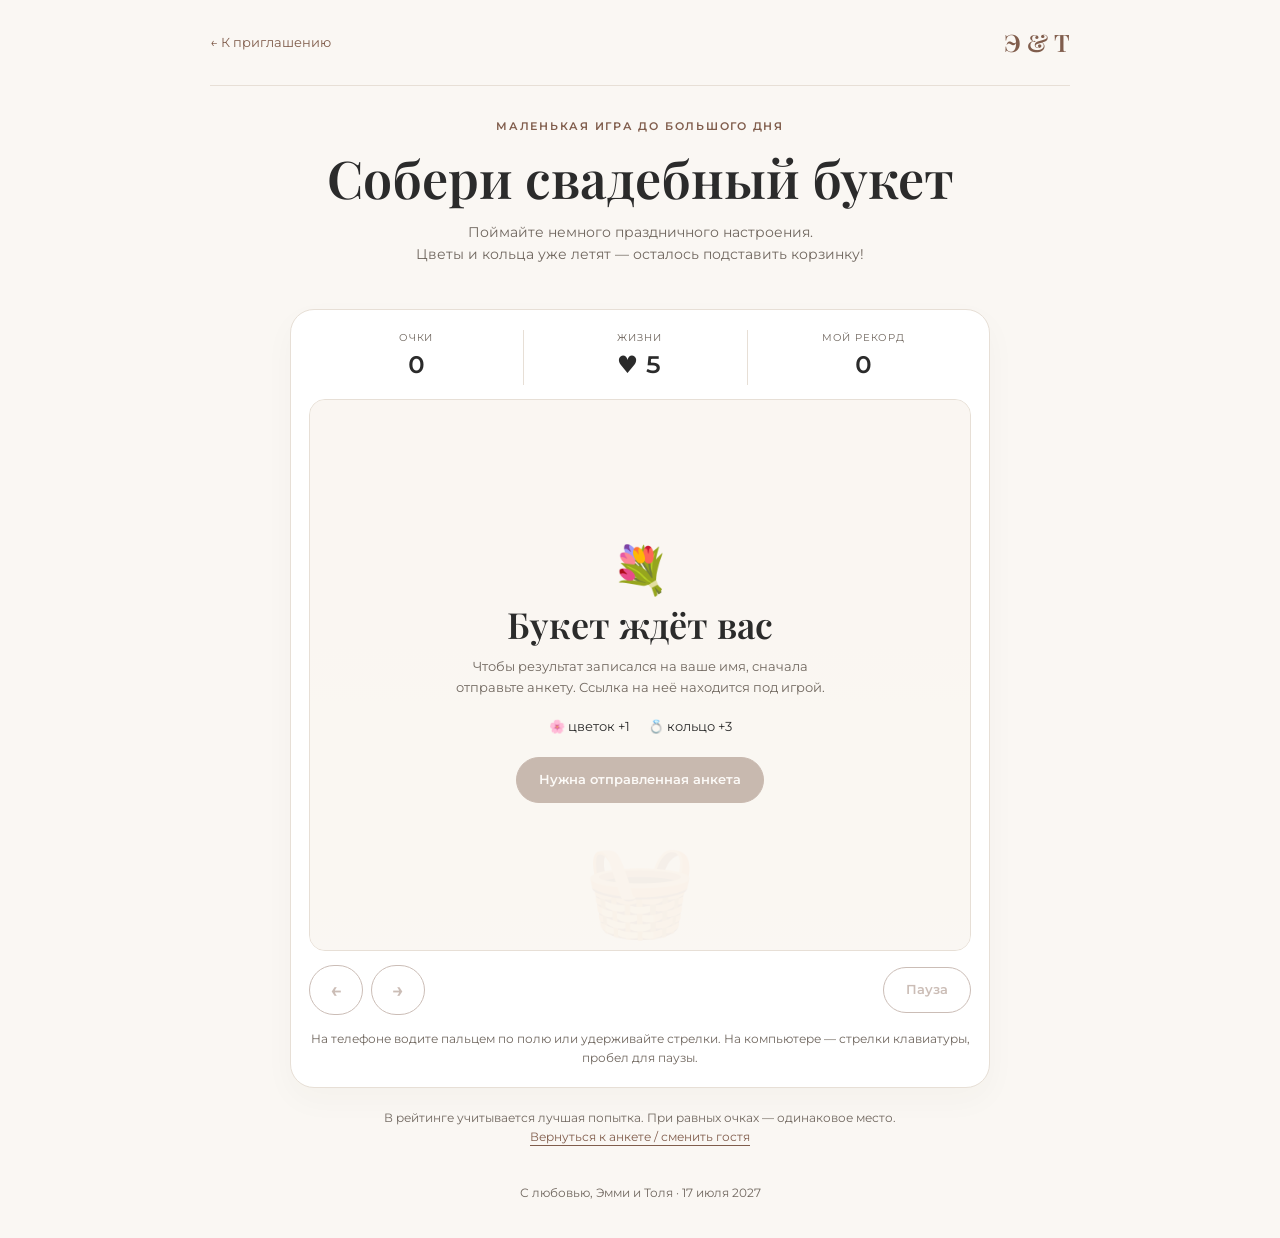
==== game.html @ 1085d9b8 "Add files via upload" ====
<!doctype html>
<html lang="ru">
<head>
  <meta charset="utf-8">
  <meta name="viewport" content="width=device-width, initial-scale=1, viewport-fit=cover">
  <meta name="theme-color" content="#FAF7F3">
  <title>Собери свадебный букет — Эмми и Толя</title>
  <link rel="preconnect" href="https://fonts.googleapis.com">
  <link rel="preconnect" href="https://fonts.gstatic.com" crossorigin>
  <link href="https://fonts.googleapis.com/css2?family=Playfair+Display:wght@400;600;700&family=Montserrat:wght@400;500;600;700&display=swap" rel="stylesheet">
  <style>
    :root { --bg:#FAF7F3; --paper:#fff; --ink:#2B2B2B; --muted:#70675F; --accent:#805D4C; --line:#E7DFD6; --soft:#F4EEE7; }
    * { box-sizing:border-box; }
    [hidden] { display:none !important; }
    body { margin:0; background:var(--bg); color:var(--ink); font:400 15px/1.6 'Montserrat',system-ui,sans-serif; }
    button { font:inherit; }
    a { color:var(--accent); text-underline-offset:4px; }
    :focus-visible { outline:3px solid #8FA7C9; outline-offset:4px; }
    .wrap { max-width:900px; margin:auto; padding:0 20px; }
    nav { display:flex; align-items:center; justify-content:space-between; gap:16px; padding:24px 0; border-bottom:1px solid var(--line); }
    nav a { font-size:13px; text-decoration:none; padding:8px 0; }
    .monogram { font:600 24px 'Playfair Display',Georgia,serif; color:var(--accent); }
    header { text-align:center; padding:32px 0 24px; }
    .eyebrow { font-size:11px; letter-spacing:.16em; text-transform:uppercase; color:var(--accent); font-weight:600; }
    h1,h2 { font-family:'Playfair Display',Georgia,serif; line-height:1.1; }
    h1 { font-size:clamp(32px,5.2vw,52px); margin:14px 0; font-weight:600; }
    header p { margin:12px auto 0; max-width:560px; color:var(--muted); font-size:14px; }
    #surveyNotice { background:#EAF1E8; color:#325535; padding:12px 20px; border-radius:12px; }
    .game { max-width:700px; margin:0 auto; background:var(--paper); border:1px solid var(--line); border-radius:24px; padding:18px; box-shadow:0 12px 32px #49302408; }
    .stats { display:grid; grid-template-columns:repeat(3,1fr); gap:8px; padding:2px 0 14px; }
    .stat { text-align:center; border-right:1px solid var(--line); }
    .stat:last-child { border:0; }
    .stat span { display:block; font-size:10px; color:var(--muted); text-transform:uppercase; letter-spacing:.08em; }
    .stat strong { font-size:24px; font-weight:600; font-variant-numeric:tabular-nums; }
    .stage { position:relative; background:linear-gradient(#F8F2EA,#FDFBF7); border:1px solid var(--line); border-radius:16px; overflow:hidden; }
    canvas { display:block; width:100%; aspect-ratio:6/5; touch-action:none; }
    .overlay { position:absolute; inset:0; display:flex; justify-content:center; align-items:center; padding:20px; background:#FAF7F3F2; }
    .panel { max-width:370px; text-align:center; }
    .bouquet { font-size:46px; line-height:1; margin-bottom:12px; }
    h2 { font-size:clamp(26px,4vw,36px); margin:0 0 12px; font-weight:600; }
    .panel p { font-size:13px; color:var(--muted); margin:8px 0 18px; }
    .legend { display:flex; justify-content:center; gap:18px; font-size:13px; margin:12px 0 20px; }
    .btn { border:1px solid var(--accent); border-radius:999px; background:var(--accent); color:white; min-height:46px; padding:11px 22px; font-weight:600; font-size:13px; cursor:pointer; touch-action:manipulation; }
    .btn.secondary { color:var(--accent); background:transparent; }
    .btn:disabled { opacity:.4; cursor:default; }
    .controls { display:flex; justify-content:space-between; align-items:center; gap:12px; padding-top:14px; }
    .arrows { display:flex; gap:8px; }
    .arrow { width:54px; padding:8px; font-size:20px; user-select:none; -webkit-user-select:none; touch-action:none; }
    .instructions { text-align:center; font-size:12px; color:var(--muted); margin:14px 0 2px; }
    .below { text-align:center; margin:20px 0; color:var(--muted); font-size:12px; }
    .sr-only { position:absolute; width:1px; height:1px; padding:0; margin:-1px; overflow:hidden; clip-path:inset(50%); white-space:nowrap; border:0; }
    footer { text-align:center; padding:16px 20px 36px; font-size:12px; color:var(--muted); }
    @media(max-width:450px) { .wrap { padding:0 12px; } header { padding:24px 0 20px; } .game { padding:12px; border-radius:20px; } canvas { aspect-ratio:4/5; } .overlay { padding:14px; } .stat strong { font-size:22px; } }
  </style>
</head>
<body>
  <div class="wrap">
    <nav aria-label="Навигация"><a href="index_old.html">← К приглашению</a><span class="monogram" aria-label="Эмми и Толя">Э &amp; Т</span></nav>
    <header>
      <div class="eyebrow">Маленькая игра до большого дня</div>
      <h1>Собери свадебный букет</h1>
      <p id="surveyNotice" role="status" hidden>Спасибо! Ваше участие и пожелания приняты.</p>
      <p>Поймайте немного праздничного настроения.<br>Цветы и кольца уже летят — осталось подставить корзинку!</p>
    </header>
    <main>
      <p id="playerName" class="below"></p>
      <section class="game" aria-label="Игра с корзинкой">
        <div class="stats" aria-live="off">
          <div class="stat"><span>Очки</span><strong id="score">0</strong></div>
          <div class="stat"><span>Жизни</span><strong id="lives" aria-label="Осталось 5 жизней">♥ 5</strong></div>
          <div class="stat"><span>Мой рекорд</span><strong id="best">0</strong></div>
        </div>
        <div class="stage">
          <canvas id="board" width="600" height="500" tabindex="0" role="img" aria-label="Игровое поле. Двигайте корзинку стрелками влево и вправо. Пробел — пауза." aria-describedby="instructions">Для игры нужен браузер с поддержкой Canvas.</canvas>
          <div class="overlay" id="overlay">
            <div class="panel">
              <div class="bouquet" aria-hidden="true">💐</div>
              <h2 id="panelTitle">Букет ждёт вас</h2>
              <p id="panelText">У вас 5 жизней. Каждый пропущенный цветок или кольцо отнимает одну. Игра закончится, когда жизни закончатся.</p>
              <div class="legend" id="legend"><span>🌸 цветок +1</span><span>💍 кольцо +3</span></div>
              <button id="mainBtn" class="btn" type="button" disabled>Начать игру</button>
            </div>
          </div>
        </div>
        <div class="controls">
          <div class="arrows" role="group" aria-label="Движение корзинки">
            <button id="leftBtn" class="btn secondary arrow" type="button" aria-label="Корзинка влево" disabled>←</button>
            <button id="rightBtn" class="btn secondary arrow" type="button" aria-label="Корзинка вправо" disabled>→</button>
          </div>
          <button id="pauseBtn" class="btn secondary" type="button" disabled>Пауза</button>
        </div>
        <p class="instructions" id="instructions">На телефоне водите пальцем по полю или удерживайте стрелки. На компьютере — стрелки клавиатуры, пробел для паузы.</p>
        <p class="sr-only" id="announcement" role="status" aria-live="polite"></p>
        <noscript><p>Для игры включите JavaScript. <a href="index_old.html">Вернуться к приглашению</a>.</p></noscript>
      </section>
      <div class="below" id="delivery">
        <p id="saveStatus" role="status" aria-live="polite"></p>
        <button id="retrySave" type="button" class="btn secondary" hidden>Повторить отправку результата</button>
      </div>
      <p class="below">В рейтинге учитывается лучшая попытка. При равных очках — одинаковое место.<br><a href="wishes.html">Вернуться к анкете / сменить гостя</a></p>
    </main>
  </div>
  <footer>С любовью, Эмми и Толя · 17 июля 2027</footer>
  <script>
  (() => {
    'use strict';
    const INITIAL_LIVES = 5;
    const GAME_VERSION = 'bouquet-lives-v1';
    const ENDPOINT = 'https://script.google.com/macros/s/AKfycbziWVr6gYXlTcySN4xcoV_OCU8NHQEMioSktK39JGT90acP76PddcFF4nnu_pTtL3pk/exec';
    const WIDTH = 600, HALF_BASKET = 48;
    let HEIGHT = 500, BASKET_Y = 439;
    let access = null;
    try {
      const params = new URLSearchParams(window.location.hash.slice(1));
      if (params.has('access')) {
        access = JSON.parse(params.get('access'));
        history.replaceState(null, '', window.location.pathname + window.location.search);
        try { sessionStorage.setItem('weddingGameAccess', JSON.stringify(access)); } catch { /* Memory fallback. */ }
      } else access = JSON.parse(sessionStorage.getItem('weddingGameAccess') || 'null');
    } catch { /* Access can be obtained by sending the questionnaire again. */ }
    if (!access || typeof access.token !== 'string' || typeof access.guestKey !== 'string') access = null;
    const RECORD_KEY = 'weddingBouquetBest:lives-v1:' + (access?.guestKey || 'none');
    const PENDING_KEY = 'weddingBouquetPending:lives-v1:' + (access?.guestKey || 'none');
    const $ = id => document.getElementById(id);
    const canvas = $('board');
    const ctx = canvas.getContext('2d');
    if (!ctx) { $('panelText').textContent = 'Этот браузер не поддерживает игру. Попробуйте открыть приглашение в другом браузере.'; return; }
    let state = 'ready';
    let score = 0, best = 0, lives = INITIAL_LIVES, elapsed = 0, missed = 0, basket = WIDTH / 2;
    let runToken = null, pendingResult = null, saving = false, starting = false;
    let items = [], spawnClock = 0, previous = 0, frame = 0;
    let keys = new Set();
    let pointerDirection = 0;
    let activePointer = null;
    let flowersCaught = 0, ringsCaught = 0;
    let recordAvailable = true;
    try {
      const saved = Number(localStorage.getItem(RECORD_KEY));
      best = Number.isFinite(saved) && saved >= 0 ? Math.floor(saved) : 0;
    } catch { recordAvailable = false; }
    try {
      if (sessionStorage.getItem('weddingSurveyComplete') === 'yes') {
        $('surveyNotice').hidden = false;
        sessionStorage.removeItem('weddingSurveyComplete');
      }
    } catch { /* The game works without storage. */ }
    $('best').textContent = best;
    const clamp = (value, min, max) => Math.max(min, Math.min(max, value));
    async function api(payload) {
      const controller = new AbortController();
      const timeout = setTimeout(() => controller.abort(), 15000);
      try {
        const response = await fetch(ENDPOINT, {method:'POST',body:JSON.stringify(payload),signal:controller.signal});
        if (!response.ok) throw new Error('Сервер недоступен. Попробуйте ещё раз.');
        const result = await response.json();
        if (result.ok !== true) throw new Error(result.message || 'Сохранение не подтверждено. Попробуйте ещё раз.');
        return result;
      } catch (error) {
        if (error.name === 'AbortError' || error.name === 'TypeError') throw new Error('Нет подтверждения от сервера. Проверьте соединение и повторите отправку.');
        throw error;
      } finally { clearTimeout(timeout); }
    }
    async function saveResult() {
      if (saving || !pendingResult) return;
      saving = true;
      $('mainBtn').disabled = true;
      $('retrySave').disabled = true;
      $('saveStatus').textContent = 'Записываем результат…';
      try {
        const result = await api(pendingResult);
        if (result.scoreSaved !== true || !Number.isInteger(result.bestScore) || !Number.isInteger(result.rank)) throw new Error('Сервер не подтвердил запись результата.');
        best = result.bestScore; $('best').textContent = best;
        $('saveStatus').textContent = `Результат записан на имя ${access.firstName} ${access.lastName}. Лучший результат: ${best}. Место сейчас: ${result.rank}. Попыток: ${result.attempts}.`;
        pendingResult = null;
        try { localStorage.removeItem(PENDING_KEY); localStorage.setItem(RECORD_KEY,String(best)); } catch { /* Confirmed server result remains authoritative. */ }
        $('retrySave').hidden = true;
        $('mainBtn').disabled = false;
      } catch (error) {
        $('saveStatus').textContent = error.message + ' Результат сохранён в этой открытой странице; нажмите «Повторить отправку результата».';
        $('retrySave').hidden = false;
      } finally { saving = false; $('retrySave').disabled = false; }
    }
    function controls() {
      const running = state === 'running';
      $('leftBtn').disabled = $('rightBtn').disabled = !running;
      $('pauseBtn').disabled = !['running', 'paused'].includes(state);
      $('pauseBtn').textContent = state === 'paused' ? 'Продолжить' : 'Пауза';
    }
    function updateStats() {
      $('score').textContent = score;
      $('lives').textContent = '♥ ' + lives;
      $('lives').setAttribute('aria-label', 'Осталось жизней: ' + lives);
    }
    function showPanel(title, text, button) {
      $('panelTitle').textContent = title;
      $('panelText').textContent = text;
      $('mainBtn').textContent = button;
      $('legend').hidden = state !== 'ready';
      $('overlay').hidden = false;
      $('mainBtn').focus({preventScroll:true});
    }
    function clearInput() { keys.clear(); pointerDirection = 0; activePointer = null; }
    async function start() {
      if (!access || starting || saving || pendingResult) return;
      starting = true;
      $('mainBtn').disabled = true;
      $('saveStatus').textContent = 'Подготавливаем раунд…';
      try {
        const response = await api({action:'startGame', gameToken:access.token});
        if (response.gameVersion !== GAME_VERSION || response.lives !== INITIAL_LIVES || typeof response.runToken !== 'string') throw new Error('Обновите страницу и обработчик игры.');
        runToken = response.runToken;
      } catch (error) {
        $('saveStatus').textContent = error.message;
        starting = false; $('mainBtn').disabled = false; return;
      }
      starting = false;
      $('saveStatus').textContent = '';
      $('mainBtn').disabled = false;
      cancelAnimationFrame(frame);
      score = 0; lives = INITIAL_LIVES; elapsed = 0; missed = 0; basket = WIDTH / 2;
      items = []; spawnClock = 0; flowersCaught = ringsCaught = 0;
      clearInput(); state = 'running';
      $('overlay').hidden = true; updateStats(); controls();
      canvas.focus({preventScroll:true});
      $('announcement').textContent = 'Игра началась. У вас 5 жизней.';
      previous = performance.now(); frame = requestAnimationFrame(loop);
    }
    function pause() {
      if (state !== 'running') return;
      state = 'paused'; cancelAnimationFrame(frame); clearInput(); controls();
      showPanel('Поймаем момент', 'Игра на паузе. Жизни и очки сохраняются — продолжите, когда будете готовы.', 'Продолжить');
      $('announcement').textContent = 'Игра на паузе.';
    }
    function resume() {
      if (state !== 'paused') return;
      clearInput(); state = 'running'; $('overlay').hidden = true; controls();
      canvas.focus({preventScroll:true}); previous = performance.now();
      frame = requestAnimationFrame(loop);
    }
    function finish() {
      state = 'finished'; cancelAnimationFrame(frame); clearInput();
      const isRecord = score > best;
      if (isRecord) {
        best = score; $('best').textContent = best;
        try { localStorage.setItem(RECORD_KEY, String(best)); } catch { recordAvailable = false; }
      }
      updateStats(); controls(); draw();
      const message = `Ваш результат: ${score}. Цветов: ${flowersCaught}, колец: ${ringsCaught}. ` +
        (isRecord ? 'Новый личный рекорд! ' : 'Спасибо за этот маленький праздник! ') +
        (!recordAvailable ? 'Рекорд доступен только до закрытия страницы.' : '');
      showPanel(score > 0 ? 'Какой прекрасный букет!' : 'Ещё один букет?', message, 'Сыграть ещё');
      $('announcement').textContent = message;
      pendingResult = {action:'saveGameScore',runToken,gameVersion:GAME_VERSION,score,flowersCaught,ringsCaught,missed,
        activeSeconds:Math.ceil(elapsed * 1000) / 1000};
      try { localStorage.setItem(PENDING_KEY, JSON.stringify(pendingResult)); } catch { /* Retry remains available in memory. */ }
      saveResult();
    }
    function spawn() {
      const ring = Math.random() < .16;
      const flowers = ['🌸', '🌷', '🌼', '🌹'];
      items.push({x:32 + Math.random() * (WIDTH - 64), y:-24, speed:(HEIGHT / 500) * (96 + Math.random() * 42 + Math.min(elapsed * .9, 180)),
        emoji:ring ? '💍' : flowers[Math.floor(Math.random()*flowers.length)], points:ring ? 3 : 1});
    }
    function step(dt) {
      if (state !== 'running') return;
      elapsed += dt;
      const direction = pointerDirection || (Number(keys.has('ArrowRight')) - Number(keys.has('ArrowLeft')));
      basket = clamp(basket + direction * 370 * dt, HALF_BASKET, WIDTH - HALF_BASKET);
      spawnClock += dt;
      while (spawnClock >= .62) { spawnClock -= .62; spawn(); }
      for (let i = 0; i < items.length;) {
        const item = items[i], oldY = item.y;
        item.y += item.speed * dt;
        if (oldY <= BASKET_Y && item.y >= BASKET_Y && Math.abs(item.x - basket) <= HALF_BASKET) {
          score += item.points;
          if (item.points === 3) ringsCaught++; else flowersCaught++;
          items.splice(i, 1);
        } else if (item.y > HEIGHT + 30) {
          items.splice(i, 1); missed++; lives--;
          $('announcement').textContent = 'Осталось жизней: ' + lives;
          if (lives === 0) { updateStats(); finish(); return; }
        } else i++;
      }
      updateStats();
    }
    function draw() {
      ctx.clearRect(0, 0, WIDTH, HEIGHT);
      ctx.textAlign = 'center'; ctx.textBaseline = 'middle';
      ctx.font = '42px "Apple Color Emoji", "Segoe UI Emoji", sans-serif';
      for (const item of items) ctx.fillText(item.emoji, item.x, item.y);
      ctx.font = '82px "Apple Color Emoji", "Segoe UI Emoji", sans-serif';
      ctx.fillText('🧺', basket, BASKET_Y + 12);
    }
    function loop(now) {
      if (state !== 'running') return;
      const dt = Math.max(0, (now - previous) / 1000); previous = now;
      // Suspend a stalled browser instead of making several lives vanish at once.
      if (dt > .5) { pause(); return; }
      let rest = dt;
      while (rest > 0 && state === 'running') { const delta = Math.min(rest, .025); step(delta); rest -= delta; }
      draw();
      if (state === 'running') frame = requestAnimationFrame(loop);
    }
    function resize() {
      const rect = canvas.getBoundingClientRect();
      const oldHeight = HEIGHT;
      HEIGHT = WIDTH * rect.height / Math.max(1, rect.width);
      BASKET_Y = HEIGHT - 61;
      for (const item of items) { item.y *= HEIGHT / oldHeight; item.speed *= HEIGHT / oldHeight; }
      const dpr = Math.min(window.devicePixelRatio || 1, 2);
      canvas.width = Math.max(1, Math.round(rect.width * dpr));
      canvas.height = Math.max(1, Math.round(rect.height * dpr));
      ctx.setTransform(canvas.width / WIDTH, 0, 0, canvas.height / HEIGHT, 0, 0);
      draw();
    }
    function moveTo(event) {
      const rect = canvas.getBoundingClientRect();
      basket = clamp((event.clientX - rect.left) / rect.width * WIDTH, HALF_BASKET, WIDTH - HALF_BASKET);
    }
    canvas.addEventListener('pointerdown', event => {
      if (state !== 'running') return;
      activePointer = event.pointerId; canvas.setPointerCapture(event.pointerId); moveTo(event);
    });
    canvas.addEventListener('pointermove', event => {
      if (state === 'running' && (event.pointerType === 'mouse' || event.pointerId === activePointer)) moveTo(event);
    });
    const endPointer = event => { if (event.pointerId === activePointer) activePointer = null; };
    canvas.addEventListener('pointerup', endPointer); canvas.addEventListener('pointercancel', endPointer);
    for (const [id, direction] of [['leftBtn', -1], ['rightBtn', 1]]) {
      const button = $(id);
      button.addEventListener('pointerdown', event => {
        if (state !== 'running') return;
        event.preventDefault(); pointerDirection = direction; button.setPointerCapture(event.pointerId);
      });
      const release = () => { pointerDirection = 0; };
      button.addEventListener('pointerup', release); button.addEventListener('pointercancel', release); button.addEventListener('lostpointercapture', release);
      button.addEventListener('click', event => {
        if (event.detail === 0 && state === 'running') { basket = clamp(basket + direction * 45, HALF_BASKET, WIDTH - HALF_BASKET); draw(); }
      });
    }
    canvas.addEventListener('keydown', event => {
      if (event.key === 'ArrowLeft' || event.key === 'ArrowRight') { event.preventDefault(); if (state === 'running') keys.add(event.key); }
      if (event.code === 'Space' && !event.repeat) { event.preventDefault(); pause(); }
    });
    window.addEventListener('keyup', event => keys.delete(event.key));
    canvas.addEventListener('blur', () => keys.clear());
    window.addEventListener('blur', pause);
    document.addEventListener('visibilitychange', () => { if (document.hidden) pause(); });
    window.addEventListener('pagehide', pause);
    window.addEventListener('resize', resize);
    $('mainBtn').addEventListener('click', () => state === 'paused' ? resume() : start());
    $('pauseBtn').addEventListener('click', () => state === 'paused' ? resume() : pause());
    $('retrySave').addEventListener('click', saveResult);
    $('mainBtn').disabled = !access;
    if (access) {
      $('playerName').textContent = 'Играет: ' + access.firstName + ' ' + access.lastName;
      try { pendingResult = JSON.parse(localStorage.getItem(PENDING_KEY) || 'null'); } catch { /* Optional recovery. */ }
      if (pendingResult) {
        $('mainBtn').disabled = true;
        $('saveStatus').textContent = 'Есть результат без подтверждения записи. Отправьте его повторно, прежде чем начать новую попытку.';
        $('retrySave').hidden = false;
      }
    } else {
      $('panelText').textContent = 'Чтобы результат записался на ваше имя, сначала отправьте анкету. Ссылка на неё находится под игрой.';
      $('mainBtn').textContent = 'Нужна отправленная анкета';
    }
    controls(); resize();
  })();
  </script>
</body>
</html>
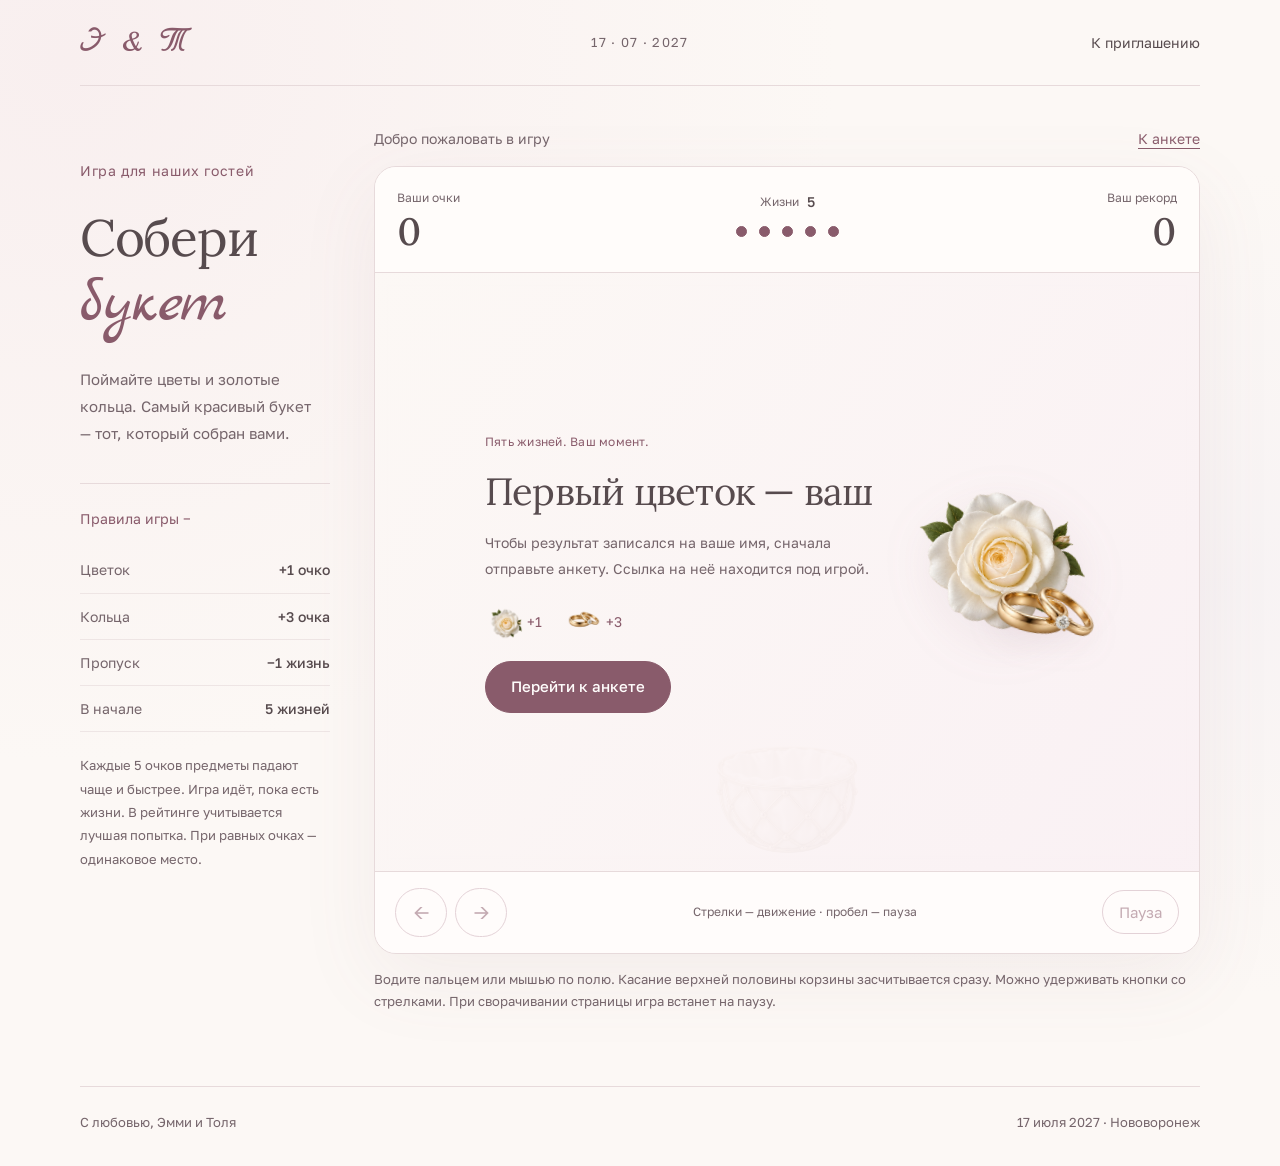
==== commit 29441ffa: "Add files via upload" ====
--- a/game.html
+++ b/game.html
@@ -3,111 +3,56 @@
 <head>
   <meta charset="utf-8">
   <meta name="viewport" content="width=device-width, initial-scale=1, viewport-fit=cover">
-  <meta name="theme-color" content="#FAF7F3">
-  <title>Собери свадебный букет — Эмми и Толя</title>
-  <link rel="preconnect" href="https://fonts.googleapis.com">
-  <link rel="preconnect" href="https://fonts.gstatic.com" crossorigin>
-  <link href="https://fonts.googleapis.com/css2?family=Playfair+Display:wght@400;600;700&family=Montserrat:wght@400;500;600;700&display=swap" rel="stylesheet">
-  <style>
-    :root { --bg:#FAF7F3; --paper:#fff; --ink:#2B2B2B; --muted:#70675F; --accent:#805D4C; --line:#E7DFD6; --soft:#F4EEE7; }
-    * { box-sizing:border-box; }
-    [hidden] { display:none !important; }
-    body { margin:0; background:var(--bg); color:var(--ink); font:400 15px/1.6 'Montserrat',system-ui,sans-serif; }
-    button { font:inherit; }
-    a { color:var(--accent); text-underline-offset:4px; }
-    :focus-visible { outline:3px solid #8FA7C9; outline-offset:4px; }
-    .wrap { max-width:900px; margin:auto; padding:0 20px; }
-    nav { display:flex; align-items:center; justify-content:space-between; gap:16px; padding:24px 0; border-bottom:1px solid var(--line); }
-    nav a { font-size:13px; text-decoration:none; padding:8px 0; }
-    .monogram { font:600 24px 'Playfair Display',Georgia,serif; color:var(--accent); }
-    header { text-align:center; padding:32px 0 24px; }
-    .eyebrow { font-size:11px; letter-spacing:.16em; text-transform:uppercase; color:var(--accent); font-weight:600; }
-    h1,h2 { font-family:'Playfair Display',Georgia,serif; line-height:1.1; }
-    h1 { font-size:clamp(32px,5.2vw,52px); margin:14px 0; font-weight:600; }
-    header p { margin:12px auto 0; max-width:560px; color:var(--muted); font-size:14px; }
-    #surveyNotice { background:#EAF1E8; color:#325535; padding:12px 20px; border-radius:12px; }
-    .game { max-width:700px; margin:0 auto; background:var(--paper); border:1px solid var(--line); border-radius:24px; padding:18px; box-shadow:0 12px 32px #49302408; }
-    .stats { display:grid; grid-template-columns:repeat(3,1fr); gap:8px; padding:2px 0 14px; }
-    .stat { text-align:center; border-right:1px solid var(--line); }
-    .stat:last-child { border:0; }
-    .stat span { display:block; font-size:10px; color:var(--muted); text-transform:uppercase; letter-spacing:.08em; }
-    .stat strong { font-size:24px; font-weight:600; font-variant-numeric:tabular-nums; }
-    .stage { position:relative; background:linear-gradient(#F8F2EA,#FDFBF7); border:1px solid var(--line); border-radius:16px; overflow:hidden; }
-    canvas { display:block; width:100%; aspect-ratio:6/5; touch-action:none; }
-    .overlay { position:absolute; inset:0; display:flex; justify-content:center; align-items:center; padding:20px; background:#FAF7F3F2; }
-    .panel { max-width:370px; text-align:center; }
-    .bouquet { font-size:46px; line-height:1; margin-bottom:12px; }
-    h2 { font-size:clamp(26px,4vw,36px); margin:0 0 12px; font-weight:600; }
-    .panel p { font-size:13px; color:var(--muted); margin:8px 0 18px; }
-    .legend { display:flex; justify-content:center; gap:18px; font-size:13px; margin:12px 0 20px; }
-    .btn { border:1px solid var(--accent); border-radius:999px; background:var(--accent); color:white; min-height:46px; padding:11px 22px; font-weight:600; font-size:13px; cursor:pointer; touch-action:manipulation; }
-    .btn.secondary { color:var(--accent); background:transparent; }
-    .btn:disabled { opacity:.4; cursor:default; }
-    .controls { display:flex; justify-content:space-between; align-items:center; gap:12px; padding-top:14px; }
-    .arrows { display:flex; gap:8px; }
-    .arrow { width:54px; padding:8px; font-size:20px; user-select:none; -webkit-user-select:none; touch-action:none; }
-    .instructions { text-align:center; font-size:12px; color:var(--muted); margin:14px 0 2px; }
-    .below { text-align:center; margin:20px 0; color:var(--muted); font-size:12px; }
-    .sr-only { position:absolute; width:1px; height:1px; padding:0; margin:-1px; overflow:hidden; clip-path:inset(50%); white-space:nowrap; border:0; }
-    footer { text-align:center; padding:16px 20px 36px; font-size:12px; color:var(--muted); }
-    @media(max-width:450px) { .wrap { padding:0 12px; } header { padding:24px 0 20px; } .game { padding:12px; border-radius:20px; } canvas { aspect-ratio:4/5; } .overlay { padding:14px; } .stat strong { font-size:22px; } }
-  </style>
+  <meta name="theme-color" content="#FCF8F5">
+  <meta name="description" content="Соберите свадебный букет для Эмми и Толи. Пять жизней, цветы и золотые кольца.">
+  <title>Собери букет — Эмми и Толя</title>
+  <link rel="stylesheet" href="assets/site.css">
+  <link rel="stylesheet" href="assets/game.css">
 </head>
-<body>
-  <div class="wrap">
-    <nav aria-label="Навигация"><a href="index_old.html">← К приглашению</a><span class="monogram" aria-label="Эмми и Толя">Э &amp; Т</span></nav>
-    <header>
-      <div class="eyebrow">Маленькая игра до большого дня</div>
-      <h1>Собери свадебный букет</h1>
-      <p id="surveyNotice" role="status" hidden>Спасибо! Ваше участие и пожелания приняты.</p>
-      <p>Поймайте немного праздничного настроения.<br>Цветы и кольца уже летят — осталось подставить корзинку!</p>
-    </header>
-    <main>
-      <p id="playerName" class="below"></p>
-      <section class="game" aria-label="Игра с корзинкой">
-        <div class="stats" aria-live="off">
-          <div class="stat"><span>Очки</span><strong id="score">0</strong></div>
-          <div class="stat"><span>Жизни</span><strong id="lives" aria-label="Осталось 5 жизней">♥ 5</strong></div>
-          <div class="stat"><span>Мой рекорд</span><strong id="best">0</strong></div>
-        </div>
-        <div class="stage">
-          <canvas id="board" width="600" height="500" tabindex="0" role="img" aria-label="Игровое поле. Двигайте корзинку стрелками влево и вправо. Пробел — пауза." aria-describedby="instructions">Для игры нужен браузер с поддержкой Canvas.</canvas>
-          <div class="overlay" id="overlay">
-            <div class="panel">
-              <div class="bouquet" aria-hidden="true">💐</div>
-              <h2 id="panelTitle">Букет ждёт вас</h2>
-              <p id="panelText">У вас 5 жизней. Каждый пропущенный цветок или кольцо отнимает одну. Игра закончится, когда жизни закончатся.</p>
-              <div class="legend" id="legend"><span>🌸 цветок +1</span><span>💍 кольцо +3</span></div>
-              <button id="mainBtn" class="btn" type="button" disabled>Начать игру</button>
+<body class="game-page">
+  <div class="shell">
+    <nav class="site-header" aria-label="Навигация"><a class="site-brand" href="index_old.html" aria-label="Эмми и Толя — приглашение">Э &amp; Т</a><span class="site-date">17 · 07 · 2027</span><div class="header-links"><a href="index_old.html">К приглашению</a></div></nav>
+    <main class="game-layout">
+      <aside class="intro">
+        <div class="heading"><div><div class="eyebrow">Игра для наших гостей</div><h1>Собери<br> <em>букет</em></h1></div></div>
+        <p class="intro-text">Поймайте цветы и золотые кольца. Самый красивый букет — тот, который собран вами.</p>
+        <details class="rules" open><summary>Правила игры</summary><ul class="rule-list"><li><span>Цветок</span><b>+1 очко</b></li><li><span>Кольца</span><b>+3 очка</b></li><li><span>Пропуск</span><b>−1 жизнь</b></li><li><span>В начале</span><b>5 жизней</b></li></ul><p class="rank-note">Каждые 5 очков предметы падают чаще и быстрее. Игра идёт, пока есть жизни. В рейтинге учитывается лучшая попытка. При равных очках — одинаковое место.</p></details>
+      </aside>
+      <section class="game" id="gameSurface" data-state="ready" aria-label="Собери свадебный букет">
+        <div class="player-row"><p id="playerName">Добро пожаловать в игру</p><a class="change-guest" href="wishes.html">К анкете</a></div>
+        <p id="surveyNotice" role="status" hidden>Ваше участие и пожелания приняты. Теперь можно немного поиграть.</p>
+        <div class="game-frame">
+          <div class="stats" aria-live="off">
+            <div class="stat"><span class="stat-label">Ваши очки</span><strong id="score">0</strong></div>
+            <div class="stat life-stat"><span class="stat-label">Жизни <strong id="lives" aria-label="Осталось 5 жизней">5</strong></span><div class="life-track" aria-hidden="true"><span class="life" id="life1"></span><span class="life" id="life2"></span><span class="life" id="life3"></span><span class="life" id="life4"></span><span class="life" id="life5"></span></div></div>
+            <div class="stat"><span class="stat-label">Ваш рекорд</span><strong id="best">0</strong></div>
+          </div>
+          <div class="stage" id="stage">
+            <canvas id="board" width="600" height="435" tabindex="0" role="img" aria-label="Игровое поле. Корзинка движется за пальцем, мышью или стрелками клавиатуры. Пробел — пауза." aria-describedby="instructions">Для игры нужен браузер с поддержкой Canvas.</canvas>
+            <div class="overlay" id="overlay">
+              <div class="panel">
+                <div class="panel-copy"><p class="panel-kicker" id="panelKicker">Пять жизней. Ваш момент.</p><h2 id="panelTitle">Первый цветок — ваш</h2><p id="panelText">Ловите цветы верхней половиной корзины. Каждый пропущенный предмет отнимает одну жизнь.</p><div class="legend" id="legend"><span><i class="art ivory" aria-hidden="true"></i>+1</span><span><i class="art rings" aria-hidden="true"></i>+3</span></div><div class="results" id="resultSummary" hidden><div><span>Собрано очков</span><strong id="resultScore">0</strong></div><div><span>Место в рейтинге</span><strong id="resultRank">—</strong></div></div><button id="mainBtn" class="btn" type="button" disabled>Начать игру</button><a id="accessLink" class="btn" href="wishes.html" hidden>Перейти к анкете</a></div>
+                <div class="panel-art" aria-hidden="true"><span class="art ivory"></span><span class="art rings"></span></div>
+              </div>
             </div>
           </div>
+          <div class="controls"><div class="arrows" role="group" aria-label="Движение корзинки"><button id="leftBtn" class="btn secondary arrow" type="button" aria-label="Корзинка влево" disabled>←</button><button id="rightBtn" class="btn secondary arrow" type="button" aria-label="Корзинка вправо" disabled>→</button></div><span class="controls-hint">Стрелки — движение · пробел — пауза</span><button id="pauseBtn" class="btn secondary" type="button" disabled>Пауза</button></div>
         </div>
-        <div class="controls">
-          <div class="arrows" role="group" aria-label="Движение корзинки">
-            <button id="leftBtn" class="btn secondary arrow" type="button" aria-label="Корзинка влево" disabled>←</button>
-            <button id="rightBtn" class="btn secondary arrow" type="button" aria-label="Корзинка вправо" disabled>→</button>
-          </div>
-          <button id="pauseBtn" class="btn secondary" type="button" disabled>Пауза</button>
-        </div>
-        <p class="instructions" id="instructions">На телефоне водите пальцем по полю или удерживайте стрелки. На компьютере — стрелки клавиатуры, пробел для паузы.</p>
+        <p class="instructions" id="instructions">Водите пальцем или мышью по полю. Касание верхней половины корзины засчитывается сразу. Можно удерживать кнопки со стрелками. При сворачивании страницы игра встанет на паузу.</p>
+        <div class="delivery" id="delivery"><p id="saveStatus" role="status" aria-live="polite"></p><button id="retrySave" type="button" class="btn secondary" hidden>Повторить отправку результата</button></div>
         <p class="sr-only" id="announcement" role="status" aria-live="polite"></p>
         <noscript><p>Для игры включите JavaScript. <a href="index_old.html">Вернуться к приглашению</a>.</p></noscript>
       </section>
-      <div class="below" id="delivery">
-        <p id="saveStatus" role="status" aria-live="polite"></p>
-        <button id="retrySave" type="button" class="btn secondary" hidden>Повторить отправку результата</button>
-      </div>
-      <p class="below">В рейтинге учитывается лучшая попытка. При равных очках — одинаковое место.<br><a href="wishes.html">Вернуться к анкете / сменить гостя</a></p>
     </main>
+    <footer class="site-footer"><span>С любовью, Эмми и Толя</span><span>17 июля 2027 · Нововоронеж</span></footer>
   </div>
-  <footer>С любовью, Эмми и Толя · 17 июля 2027</footer>
-  <script>
+<script>
   (() => {
     'use strict';
     const INITIAL_LIVES = 5;
-    const GAME_VERSION = 'bouquet-lives-v1';
+    const GAME_VERSION = 'bouquet-lives-v2';
     const ENDPOINT = 'https://script.google.com/macros/s/AKfycbziWVr6gYXlTcySN4xcoV_OCU8NHQEMioSktK39JGT90acP76PddcFF4nnu_pTtL3pk/exec';
-    const WIDTH = 600, HALF_BASKET = 48;
+    const WIDTH = 600, BASKET_WIDTH = 108, HALF_BASKET = BASKET_WIDTH / 2, BASKET_OFFSET_Y = 9;
     let HEIGHT = 500, BASKET_Y = 439;
     let access = null;
     try {
@@ -125,6 +70,11 @@
     const canvas = $('board');
     const ctx = canvas.getContext('2d');
     if (!ctx) { $('panelText').textContent = 'Этот браузер не поддерживает игру. Попробуйте открыть приглашение в другом браузере.'; return; }
+    const atlas = new Image();
+    let artReady = false;
+    const reduceMotion = window.matchMedia('(prefers-reduced-motion: reduce)');
+    let feedback = [];
+    let catchGlow = 0;
     let state = 'ready';
     let score = 0, best = 0, lives = INITIAL_LIVES, elapsed = 0, missed = 0, basket = WIDTH / 2;
     let runToken = null, pendingResult = null, saving = false, starting = false;
@@ -165,22 +115,27 @@
       saving = true;
       $('mainBtn').disabled = true;
       $('retrySave').disabled = true;
+      $('saveStatus').dataset.state = 'pending';
       $('saveStatus').textContent = 'Записываем результат…';
       try {
         const result = await api(pendingResult);
         if (result.scoreSaved !== true || !Number.isInteger(result.bestScore) || !Number.isInteger(result.rank)) throw new Error('Сервер не подтвердил запись результата.');
         best = result.bestScore; $('best').textContent = best;
+        $('resultRank').textContent = result.rank;
+        $('saveStatus').dataset.state = 'success';
         $('saveStatus').textContent = `Результат записан на имя ${access.firstName} ${access.lastName}. Лучший результат: ${best}. Место сейчас: ${result.rank}. Попыток: ${result.attempts}.`;
         pendingResult = null;
         try { localStorage.removeItem(PENDING_KEY); localStorage.setItem(RECORD_KEY,String(best)); } catch { /* Confirmed server result remains authoritative. */ }
         $('retrySave').hidden = true;
-        $('mainBtn').disabled = false;
+        refreshStart();
       } catch (error) {
+        $('saveStatus').dataset.state = 'error';
         $('saveStatus').textContent = error.message + ' Результат сохранён в этой открытой странице; нажмите «Повторить отправку результата».';
         $('retrySave').hidden = false;
-      } finally { saving = false; $('retrySave').disabled = false; }
+      } finally { saving = false; $('retrySave').disabled = false; refreshStart(); }
     }
     function controls() {
+      $('gameSurface').dataset.state = state;
       const running = state === 'running';
       $('leftBtn').disabled = $('rightBtn').disabled = !running;
       $('pauseBtn').disabled = !['running', 'paused'].includes(state);
@@ -188,10 +143,14 @@
     }
     function updateStats() {
       $('score').textContent = score;
-      $('lives').textContent = '♥ ' + lives;
+      $('lives').textContent = lives;
+      for (let i = 1; i <= INITIAL_LIVES; i++) $('life' + i).classList.toggle('lost', i > lives);
       $('lives').setAttribute('aria-label', 'Осталось жизней: ' + lives);
     }
     function showPanel(title, text, button) {
+      $('panelKicker').textContent = state === 'finished' ? 'Ваш букет собран' : state === 'paused' ? 'Небольшой антракт' : 'Пять жизней. Ваш момент.';
+      $('resultSummary').hidden = state !== 'finished';
+      if (state === 'finished') $('resultScore').textContent = score;
       $('panelTitle').textContent = title;
       $('panelText').textContent = text;
       $('mainBtn').textContent = button;
@@ -201,21 +160,27 @@
     }
     function clearInput() { keys.clear(); pointerDirection = 0; activePointer = null; }
     async function start() {
-      if (!access || starting || saving || pendingResult) return;
+      if (!access || !artReady || starting || saving || pendingResult) return;
       starting = true;
       $('mainBtn').disabled = true;
+      $('saveStatus').dataset.state = 'pending';
       $('saveStatus').textContent = 'Подготавливаем раунд…';
+      $('mainBtn').textContent = 'Готовим ваш букет…';
       try {
-        const response = await api({action:'startGame', gameToken:access.token});
+        const response = await api({action:'startGame', gameToken:access.token, gameVersion:GAME_VERSION});
         if (response.gameVersion !== GAME_VERSION || response.lives !== INITIAL_LIVES || typeof response.runToken !== 'string') throw new Error('Обновите страницу и обработчик игры.');
         runToken = response.runToken;
       } catch (error) {
         $('saveStatus').textContent = error.message;
-        starting = false; $('mainBtn').disabled = false; return;
+        $('saveStatus').dataset.state = 'error';
+        $('mainBtn').textContent = state === 'finished' ? 'Собрать ещё один' : 'Начать игру';
+        starting = false; refreshStart(); return;
       }
       starting = false;
       $('saveStatus').textContent = '';
-      $('mainBtn').disabled = false;
+      $('resultRank').textContent = '—';
+      feedback = []; catchGlow = 0;
+      refreshStart();
       cancelAnimationFrame(frame);
       score = 0; lives = INITIAL_LIVES; elapsed = 0; missed = 0; basket = WIDTH / 2;
       items = []; spawnClock = 0; flowersCaught = ringsCaught = 0;
@@ -228,7 +193,7 @@
     function pause() {
       if (state !== 'running') return;
       state = 'paused'; cancelAnimationFrame(frame); clearInput(); controls();
-      showPanel('Поймаем момент', 'Игра на паузе. Жизни и очки сохраняются — продолжите, когда будете готовы.', 'Продолжить');
+      showPanel('Пусть мир подождёт', 'Ваши жизни и очки на месте. Продолжите, когда будете готовы.', 'Продолжить');
       $('announcement').textContent = 'Игра на паузе.';
     }
     function resume() {
@@ -248,48 +213,102 @@
       const message = `Ваш результат: ${score}. Цветов: ${flowersCaught}, колец: ${ringsCaught}. ` +
         (isRecord ? 'Новый личный рекорд! ' : 'Спасибо за этот маленький праздник! ') +
         (!recordAvailable ? 'Рекорд доступен только до закрытия страницы.' : '');
-      showPanel(score > 0 ? 'Какой прекрасный букет!' : 'Ещё один букет?', message, 'Сыграть ещё');
+      showPanel(score > 0 ? 'Прекрасный букет' : 'Следующий будет вашим', `Цветов: ${flowersCaught}. Колец: ${ringsCaught}. ` + (isRecord ? 'Ваш новый личный рекорд.' : 'Каждая попытка — новый шанс.'), 'Собрать ещё один');
       $('announcement').textContent = message;
       pendingResult = {action:'saveGameScore',runToken,gameVersion:GAME_VERSION,score,flowersCaught,ringsCaught,missed,
         activeSeconds:Math.ceil(elapsed * 1000) / 1000};
       try { localStorage.setItem(PENDING_KEY, JSON.stringify(pendingResult)); } catch { /* Retry remains available in memory. */ }
       saveResult();
     }
+    function difficultyFor(points) {
+      const level = Math.min(12, Math.floor(Math.max(0, points) / 5));
+      return {level, spawnInterval:Math.max(.18, .5 - level * .032), speedMultiplier:1 + level * .11};
+    }
     function spawn() {
       const ring = Math.random() < .16;
-      const flowers = ['🌸', '🌷', '🌼', '🌹'];
-      items.push({x:32 + Math.random() * (WIDTH - 64), y:-24, speed:(HEIGHT / 500) * (96 + Math.random() * 42 + Math.min(elapsed * .9, 180)),
-        emoji:ring ? '💍' : flowers[Math.floor(Math.random()*flowers.length)], points:ring ? 3 : 1});
+      const flowers = ['ivory', 'rose'];
+      items.push({x:32 + Math.random() * (WIDTH - 64), y:-24, speed:(HEIGHT / 500) * (110 + Math.random() * 38),
+        sprite:ring ? 'rings' : flowers[Math.floor(Math.random()*flowers.length)], rotation:(Math.random()-.5)*.35, points:ring ? 3 : 1});
     }
     function step(dt) {
       if (state !== 'running') return;
       elapsed += dt;
+      catchGlow = Math.max(0, catchGlow - dt);
+      feedback = feedback.filter(item => { item.life -= dt; return item.life > 0; });
       const direction = pointerDirection || (Number(keys.has('ArrowRight')) - Number(keys.has('ArrowLeft')));
       basket = clamp(basket + direction * 370 * dt, HALF_BASKET, WIDTH - HALF_BASKET);
+      const difficulty = difficultyFor(score);
       spawnClock += dt;
-      while (spawnClock >= .62) { spawnClock -= .62; spawn(); }
+      while (spawnClock >= difficulty.spawnInterval) { spawnClock -= difficulty.spawnInterval; spawn(); }
       for (let i = 0; i < items.length;) {
         const item = items[i], oldY = item.y;
-        item.y += item.speed * dt;
-        if (oldY <= BASKET_Y && item.y >= BASKET_Y && Math.abs(item.x - basket) <= HALF_BASKET) {
+        item.y += item.speed * difficulty.speedMultiplier * dt;
+        if (touchesUpperBasket(item, oldY)) {
           score += item.points;
+          if (!reduceMotion.matches) { feedback.push({x:item.x,y:BASKET_Y-25,points:item.points,life:.65}); catchGlow=.22; }
           if (item.points === 3) ringsCaught++; else flowersCaught++;
           items.splice(i, 1);
         } else if (item.y > HEIGHT + 30) {
           items.splice(i, 1); missed++; lives--;
           $('announcement').textContent = 'Осталось жизней: ' + lives;
+          $('stage').classList.add('has-miss');
+          setTimeout(() => $('stage').classList.remove('has-miss'), 380);
           if (lives === 0) { updateStats(); finish(); return; }
         } else i++;
       }
       updateStats();
     }
+    // Source rectangles use the transparent atlas at its original dimensions.
+    const SPRITES = {
+      ivory:[88,89,531,492], rose:[666,79,523,501],
+      rings:[70,765,519,267], basket:[660,708,535,408]
+    };
+    const ITEM_WIDTHS = { ivory:52, rose:52, rings:57 };
+    const BASKET_HEIGHT = BASKET_WIDTH * SPRITES.basket[3] / SPRITES.basket[2];
+    function touchesUpperBasket(item, previousY) {
+      const width = ITEM_WIDTHS[item.sprite];
+      const source = SPRITES[item.sprite];
+      const height = width * source[3] / source[2];
+      const angle = reduceMotion.matches ? 0 : item.rotation;
+      const cos = Math.abs(Math.cos(angle)), sin = Math.abs(Math.sin(angle));
+      const halfWidth = (width * cos + height * sin) / 2;
+      const halfHeight = (height * cos + width * sin) / 2;
+      const middle = BASKET_Y + BASKET_OFFSET_Y;
+      const top = middle - BASKET_HEIGHT / 2;
+      // Проверяем края изображения и весь пройденный по вертикали участок кадра.
+      // Это учитывает касание сверху или сбоку, даже если предмет быстро падает.
+      return item.x + halfWidth >= basket - HALF_BASKET &&
+        item.x - halfWidth <= basket + HALF_BASKET &&
+        Math.max(previousY, item.y) + halfHeight >= top &&
+        Math.min(previousY, item.y) - halfHeight <= middle;
+    }
+    function paintSprite(kind, x, y, width, rotation = 0) {
+      if (!artReady) return;
+      const [sx,sy,sw,sh] = SPRITES[kind];
+      const height = width * sh / sw;
+      ctx.save(); ctx.translate(x,y); ctx.rotate(rotation);
+      ctx.drawImage(atlas,sx,sy,sw,sh,-width/2,-height/2,width,height);
+      ctx.restore();
+    }
     function draw() {
       ctx.clearRect(0, 0, WIDTH, HEIGHT);
-      ctx.textAlign = 'center'; ctx.textBaseline = 'middle';
-      ctx.font = '42px "Apple Color Emoji", "Segoe UI Emoji", sans-serif';
-      for (const item of items) ctx.fillText(item.emoji, item.x, item.y);
-      ctx.font = '82px "Apple Color Emoji", "Segoe UI Emoji", sans-serif';
-      ctx.fillText('🧺', basket, BASKET_Y + 12);
+      if (!artReady) return;
+      ctx.save();
+      ctx.globalAlpha = .12;
+      ctx.fillStyle = '#A0788A';
+      ctx.fillRect(24, HEIGHT - 11, WIDTH - 48, 1);
+      ctx.restore();
+      for (const item of items) paintSprite(item.sprite, item.x, item.y, ITEM_WIDTHS[item.sprite], reduceMotion.matches ? 0 : item.rotation);
+      if (catchGlow > 0) {
+        ctx.save(); ctx.globalAlpha = catchGlow * .65; ctx.fillStyle = '#A0788A';
+        ctx.beginPath(); ctx.ellipse(basket,BASKET_Y+14,62,18,0,0,Math.PI*2); ctx.fill(); ctx.restore();
+      }
+      paintSprite('basket',basket,BASKET_Y+BASKET_OFFSET_Y,BASKET_WIDTH);
+      if (!reduceMotion.matches) for (const item of feedback) {
+        ctx.save(); ctx.globalAlpha = Math.min(1,item.life/.2); ctx.fillStyle = '#805466';
+        ctx.font = '500 25px Georgia, serif'; ctx.textAlign = 'center';
+        ctx.fillText('+' + item.points,item.x,item.y-(.65-item.life)*50); ctx.restore();
+      }
     }
     function loop(now) {
       if (state !== 'running') return;
@@ -351,7 +370,8 @@
     $('mainBtn').addEventListener('click', () => state === 'paused' ? resume() : start());
     $('pauseBtn').addEventListener('click', () => state === 'paused' ? resume() : pause());
     $('retrySave').addEventListener('click', saveResult);
-    $('mainBtn').disabled = !access;
+    function refreshStart() { $('mainBtn').disabled = !access || !artReady || starting || saving || !!pendingResult; }
+    refreshStart();
     if (access) {
       $('playerName').textContent = 'Играет: ' + access.firstName + ' ' + access.lastName;
       try { pendingResult = JSON.parse(localStorage.getItem(PENDING_KEY) || 'null'); } catch { /* Optional recovery. */ }
@@ -362,8 +382,14 @@
       }
     } else {
       $('panelText').textContent = 'Чтобы результат записался на ваше имя, сначала отправьте анкету. Ссылка на неё находится под игрой.';
-      $('mainBtn').textContent = 'Нужна отправленная анкета';
-    }
+      $('mainBtn').hidden = true; $('accessLink').hidden = false;
+    }
+    atlas.addEventListener('load', () => { artReady = true; refreshStart(); draw(); });
+    atlas.addEventListener('error', () => {
+      $('saveStatus').dataset.state = 'error';
+      $('saveStatus').textContent = 'Не удалось загрузить иллюстрации. Обновите страницу или проверьте соединение.';
+    });
+    atlas.src = 'assets/game-sprites.png';
     controls(); resize();
   })();
   </script>
--- a/assets/site.css
+++ b/assets/site.css
@@ -0,0 +1,67 @@
+/* Светлая палитра и общие компоненты. Шрифты хранятся рядом с сайтом. */
+@font-face { font-family:'Lora'; src:url('fonts/Lora.ttf') format('truetype'); font-style:normal; font-weight:400 700; font-display:swap; }
+@font-face { font-family:'Golos Text'; src:url('fonts/GolosText.ttf') format('truetype'); font-style:normal; font-weight:400 900; font-display:swap; }
+@font-face { font-family:'Marck Script'; src:url('fonts/MarckScript-Regular.ttf') format('truetype'); font-style:normal; font-weight:400; font-display:swap; }
+:root {
+  color-scheme:light;
+  --bg:#FCF8F5; --surface:#FFFCFA; --surface-raised:#F8EEED;
+  --ink:#574B4E; --text:var(--ink); --muted:#75656B;
+  --accent:#895B6B; --accent-hover:#7D5060; --accent-2:#6F806E;
+  --line:#E7DADB; --soft:#F4E9EC; --rose:#C794A5; --danger:#9D4F59;
+  --paper:var(--surface); --radius:20px; --shadow:0 16px 60px #704C5910;
+  --font-body:'Golos Text',system-ui,-apple-system,'Segoe UI',sans-serif;
+  --font-display:'Lora',Georgia,'Times New Roman',serif;
+  --font-script:'Marck Script','Lora',Georgia,serif;
+}
+*,*::before,*::after { box-sizing:border-box; }
+[hidden] { display:none !important; }
+html { scroll-behavior:auto; -webkit-text-size-adjust:100%; text-size-adjust:100%; }
+body { margin:0; min-height:100vh; background:radial-gradient(ellipse at 5% 5%,#F0DAE14D,transparent 45%),radial-gradient(ellipse at 95% 50%,#E9E3F040,transparent 50%),var(--bg); color:var(--ink); font:400 16px/1.8 var(--font-body); -webkit-font-smoothing:antialiased; }
+button,input,textarea,select { font:inherit; }
+button,a { -webkit-tap-highlight-color:transparent; }
+a { color:var(--accent); text-underline-offset:4px; text-decoration-thickness:1px; }
+:focus-visible { outline:2px solid var(--accent); outline-offset:4px; }
+::selection { background:#EBD4DF; color:var(--ink); }
+h1,h2,h3 { font-family:var(--font-display); color:var(--ink); font-weight:400; line-height:1.3; letter-spacing:-.025em; margin:0 0 .55em; text-wrap:balance; }
+h1 { font-size:clamp(36px,5vw,60px); }
+h2 { font-size:clamp(28px,3.5vw,40px); }
+h3 { font-size:clamp(24px,2.6vw,30px); }
+p { margin:.7em 0; }
+.wrap,.shell { width:min(1120px,calc(100% - 48px)); margin-inline:auto; }
+.site-header { display:flex; align-items:center; justify-content:space-between; gap:24px; min-height:86px; border-bottom:1px solid var(--line); }
+.site-brand { font:400 37px/1.25 var(--font-script); color:var(--accent); white-space:nowrap; text-decoration:none; }
+.site-date { font-size:13px; letter-spacing:.1em; color:var(--muted); white-space:nowrap; }
+.header-links { display:flex; align-items:center; gap:24px; }
+.header-note { color:var(--muted); font-size:13px; }
+.header-links a { color:var(--ink); font-size:14px; text-decoration:none; padding:12px 0; }
+.header-links a:hover { color:var(--accent); }
+.site-footer { display:flex; justify-content:space-between; align-items:center; gap:20px; margin-top:34px; padding:24px 0 32px; border-top:1px solid var(--line); color:var(--muted); font-size:13px; }
+.eyebrow,.kicker { color:var(--accent); font-size:14px; font-weight:400; letter-spacing:.045em; text-transform:none; }
+.lead { font-size:18px; line-height:1.85; color:var(--muted); }
+.small,.hint { font-size:14px; line-height:1.8; color:var(--muted); }
+.card,.detail { background:var(--surface); border:1px solid var(--line); border-radius:var(--radius); }
+.btn,.submit-button { display:inline-flex; align-items:center; justify-content:center; gap:10px; min-height:52px; padding:13px 25px; background:var(--accent); border:1px solid var(--accent); border-radius:999px; color:#FFFDFC; font:500 15px/1.55 var(--font-body); text-decoration:none; cursor:pointer; touch-action:manipulation; transition:background .2s,box-shadow .2s,transform .2s; }
+.btn:hover,.submit-button:hover { background:var(--accent-hover); border-color:var(--accent-hover); box-shadow:0 5px 18px #9061711A; }
+.btn.secondary,.btn-outline,.btn-ghost { color:var(--accent); background:#FFFDFC99; border-color:#C8A8B3; font-weight:400; box-shadow:none; }
+.btn.secondary:hover,.btn-outline:hover,.btn-ghost:hover { background:var(--soft); border-color:var(--accent); }
+.btn:disabled,.submit-button:disabled,.btn[aria-disabled=true] { opacity:.5; cursor:default; box-shadow:none; }
+.btn svg { width:20px; height:20px; flex:0 0 20px; }
+.actions { display:flex; gap:12px; flex-wrap:wrap; margin-top:22px; }
+.field { min-width:0; }
+.field label,.field-label { display:block; color:var(--ink); font-size:14px; font-weight:500; margin:0 0 9px; }
+input[type=text],textarea { display:block; width:100%; min-height:54px; color:var(--ink); background:#FFFEFD; border:1px solid #CBB6BE; border-radius:12px; padding:13px 15px; font:400 16px/1.6 var(--font-body); transition:border-color .2s,background .2s; }
+input[type=text]:hover,textarea:hover { border-color:#B88D9E; }
+input[type=text]:focus-visible,textarea:focus-visible { outline:2px solid var(--accent); outline-offset:2px; background:#FFFDFC; }
+input::placeholder,textarea::placeholder { color:#8B7B81; }
+input:autofill { box-shadow:0 0 0 100px #FFF9FB inset; -webkit-text-fill-color:var(--ink); }
+textarea { min-height:118px; resize:vertical; }
+input[type=checkbox],input[type=radio] { accent-color:var(--accent); width:19px; height:19px; margin:0; flex:0 0 19px; }
+.error { color:var(--danger); font-size:14px; }
+.art { display:block; background-image:url('game-sprites.png'); background-repeat:no-repeat; background-size:200% 200%; }
+.art.ivory { background-position:0 0; }
+.art.rose { background-position:100% 0; }
+.art.rings { background-position:0 100%; }
+.art.basket { background-position:100% 100%; }
+@media(max-width:800px) { .site-header { min-height:74px; } .site-date { display:none; } }
+@media(max-width:560px) { .wrap,.shell { width:calc(100% - 32px); } .site-header { gap:16px; min-height:68px; } .site-brand { font-size:32px; } .header-links { gap:16px; } .header-links a { font-size:14px; } .site-footer { flex-direction:column; align-items:flex-start; gap:5px; margin-top:22px; } .lead { font-size:17px; } }
+@media(prefers-reduced-motion:reduce) { *,*::before,*::after { animation:none !important; transition:none !important; scroll-behavior:auto !important; } }
--- a/assets/game.css
+++ b/assets/game.css
@@ -0,0 +1,93 @@
+.game-layout { display:grid; grid-template-columns:250px minmax(0,1fr); gap:44px; align-items:start; padding:40px 0 24px; }
+.intro { padding:32px 0 0; }
+
+h1 { font-size:clamp(38px,4vw,54px); line-height:1.2; letter-spacing:-.025em; margin:24px 0; }
+h1 em { color:var(--accent); font:400 1.25em/1.15 var(--font-script); }
+.intro-text { color:var(--muted); font-size:15px; line-height:1.8; max-width:240px; }
+.rules { margin-top:36px; padding-top:22px; border-top:1px solid var(--line); }
+.rules summary { cursor:pointer; font-size:14px; color:var(--accent); list-style:none; }
+.rules summary::-webkit-details-marker { display:none; }
+.rules summary::after { content:' −'; }
+.rules:not([open]) summary::after { content:' +'; }
+.rule-list { margin:16px 0 0; padding:0; list-style:none; }
+.rule-list li { display:flex; justify-content:space-between; gap:12px; padding:10px 0; color:var(--muted); font-size:14px; border-bottom:1px solid #E7DADB99; }
+.rule-list b { color:var(--ink); font-weight:500; }
+.rank-note { color:var(--muted); font-size:13px; margin:22px 0; }
+.game { min-width:0; }
+.player-row { display:flex; justify-content:space-between; align-items:center; gap:16px; margin:0 0 14px; min-height:26px; }
+#playerName { margin:0; color:var(--muted); font-size:14px; overflow-wrap:anywhere; }
+.change-guest { flex-shrink:0; font-size:14px; color:var(--accent); }
+#surveyNotice { margin:0 0 16px; color:#657653; border-left:2px solid #8B9A7D; padding:6px 14px; font-size:14px; }
+.game-frame { border:1px solid var(--line); border-radius:22px; background:var(--surface); box-shadow:0 24px 80px #90617114; overflow:hidden; }
+.stats { display:grid; grid-template-columns:1fr 1.2fr 1fr; padding:20px 22px; background:#FFFCFA; gap:12px; border-bottom:1px solid var(--line); }
+.stat { display:flex; flex-direction:column; justify-content:center; gap:2px; }
+.stat:last-child { text-align:right; }
+.stat-label { font-size:12px; color:var(--muted); text-transform:none; letter-spacing:0; }
+.stat strong { font:500 38px/1.1 var(--font-display); font-variant-numeric:lining-nums tabular-nums; }
+.life-stat { align-items:center; }
+.life-stat .stat-label { display:flex; align-items:center; gap:8px; }
+#lives { font:500 14px/1 var(--font-body); color:var(--ink); }
+.life-track { display:flex; gap:12px; height:34px; align-items:center; }
+.life { width:11px; height:11px; border:1px solid var(--accent); background:var(--accent); border-radius:50%; transform:none; transition:background .3s,border-color .3s,opacity .3s; }
+.life.lost { background:transparent; opacity:.25; }
+.stage { position:relative; isolation:isolate; background:radial-gradient(ellipse at 50% 0%,#FFFFFFA0,transparent 65%),linear-gradient(160deg,#FAF2F0,#F0E9F0); }
+.stage::after { content:''; position:absolute; inset:12px; pointer-events:none; border:1px solid #CEAFBD66; z-index:1; }
+.stage.has-miss::after { border-color:#B9819199; transition:border-color .15s; }
+canvas { display:block; width:100%; aspect-ratio:6/4.35; touch-action:none; }
+.overlay { position:absolute; inset:0; z-index:2; display:flex; align-items:center; justify-content:center; padding:28px; background:linear-gradient(120deg,#FCF8F5FA,#FAF1F4F5); overflow:auto; }
+.panel { display:grid; grid-template-columns:minmax(0,1fr) 180px; align-items:center; gap:24px; max-width:620px; width:100%; padding:18px 8px; }
+.panel-copy { min-width:0; }
+.panel-kicker { color:var(--accent); font-size:12px; letter-spacing:.02em; text-transform:none; margin:0 0 14px; }
+h2 { font-size:clamp(28px,3vw,38px); line-height:1.3; margin:0 0 14px; letter-spacing:-.02em; }
+.panel p:not(.panel-kicker) { font-size:14px; color:var(--muted); margin:12px 0 22px; line-height:1.8; }
+.panel-art { width:180px; height:190px; position:relative; }
+
+.panel-art .ivory { width:185px; height:185px; position:absolute; top:-14px; left:-12px; transform:rotate(-15deg); filter:drop-shadow(0 15px 24px #9061711A); }
+.panel-art .rings { width:125px; height:125px; position:absolute; right:-15px; bottom:-14px; transform:rotate(12deg); filter:drop-shadow(0 10px 15px #9061711A); }
+.legend { display:flex; align-items:center; gap:22px; margin:6px 0 20px; }
+.legend span { display:flex; align-items:center; gap:4px; font-size:14px; color:var(--accent); }
+.legend .art { width:38px; height:38px; }
+
+.controls { display:flex; justify-content:space-between; align-items:center; gap:12px; padding:16px 20px; background:#FFFDFCBB; border-top:1px solid var(--line); }
+.arrows { display:flex; gap:8px; }
+.arrow { width:52px; min-height:44px; padding:8px; font-size:20px; user-select:none; -webkit-user-select:none; touch-action:none; }
+.controls-hint { color:var(--muted); font-size:12px; margin:auto; }
+.controls #pauseBtn { min-height:44px; padding:8px 16px; }
+.instructions { color:var(--muted); font-size:13px; margin:14px 0; line-height:1.7; }
+.delivery { padding:0; margin:16px 0; }
+#saveStatus { margin:0; font-size:14px; color:var(--muted); line-height:1.7; }
+#saveStatus:not(:empty) { padding:14px 16px; border:1px solid var(--line); background:var(--soft); }
+#saveStatus[data-state=success] { border-left:2px solid var(--accent); color:var(--ink); }
+#saveStatus[data-state=error] { border-left:2px solid var(--rose); color:#9D4F59; }
+#retrySave { margin-top:12px; }
+.results { display:grid; grid-template-columns:1fr 1fr; gap:20px; padding:12px 0 20px; }
+.results div { display:flex; flex-direction:column; gap:4px; }
+.results span { font-size:12px; color:var(--muted); }
+.results strong { font:500 42px/1 var(--font-display); color:var(--accent); }
+.game[data-state=finished] .panel-art .ivory { opacity:.7; }
+.sr-only { position:absolute; width:1px; height:1px; padding:0; margin:-1px; overflow:hidden; clip-path:inset(50%); white-space:nowrap; border:0; }
+
+@media(min-width:1500px) { .game-layout { padding-top:55px; } }
+@media(max-width:1050px) {  .game-layout { grid-template-columns:190px minmax(0,1fr); gap:28px; } .panel { grid-template-columns:minmax(0,1fr) 120px; gap:12px; } .panel-art { transform:scale(.75); transform-origin:center; width:120px; } .overlay { padding:20px; } h1 { font-size:52px; } }
+@media(max-width:800px) {
+    
+  .game-layout { display:flex; flex-direction:column; gap:22px; padding-top:24px; }
+  .intro { display:contents; } .heading { display:flex; justify-content:space-between; gap:20px; align-items:end; width:100%; }
+  h1 { font-size:42px; line-height:1.2; margin:10px 0 0; } h1 br { display:none; } .intro-text { display:none; }
+  .rules { order:3; width:100%; margin:0; padding-top:16px; } .rules .rule-list { display:grid; grid-template-columns:1fr 1fr; gap:0 30px; } .rank-note { margin:12px 0; }
+  .game { width:100%; } canvas { aspect-ratio:6/4.8; } .panel { grid-template-columns:minmax(0,1fr) 160px; } .panel-art { width:160px; transform:scale(.9); }
+  .eyebrow { font-size:12px; } .controls-hint { display:none; }
+}
+@media(max-width:480px) {
+    
+  .game-layout { padding-top:20px; gap:18px; } h1 { font-size:38px; }
+  .player-row { flex-wrap:wrap; gap:4px 16px; margin-bottom:10px; } #playerName { font-size:13px; }
+  .stats { padding:16px; gap:6px; } .stat strong { font-size:32px; } .stat-label { font-size:12px; letter-spacing:.03em; } .life-track { gap:9px; } .life { width:8px; height:8px; }
+  canvas { aspect-ratio:4/5.4; min-height:460px; } .overlay { padding:24px; align-items:center; }
+  .panel { display:flex; flex-direction:column-reverse; gap:8px; padding:0; text-align:center; }
+  .panel-art { display:none; }
+  .panel-art .ivory { width:100px; height:100px; top:-12px; left:5px; } .panel-art .rings { display:none; }
+  h2 { font-size:28px; line-height:1.25; } .panel-kicker { margin-bottom:10px; } .panel p:not(.panel-kicker) { margin:10px 0 14px; line-height:1.65; }
+  .legend { justify-content:center; margin:0 0 18px; } .results { text-align:center; padding-bottom:18px; }
+  .controls { padding:12px 14px; } .rules .rule-list { display:block; } 
+}
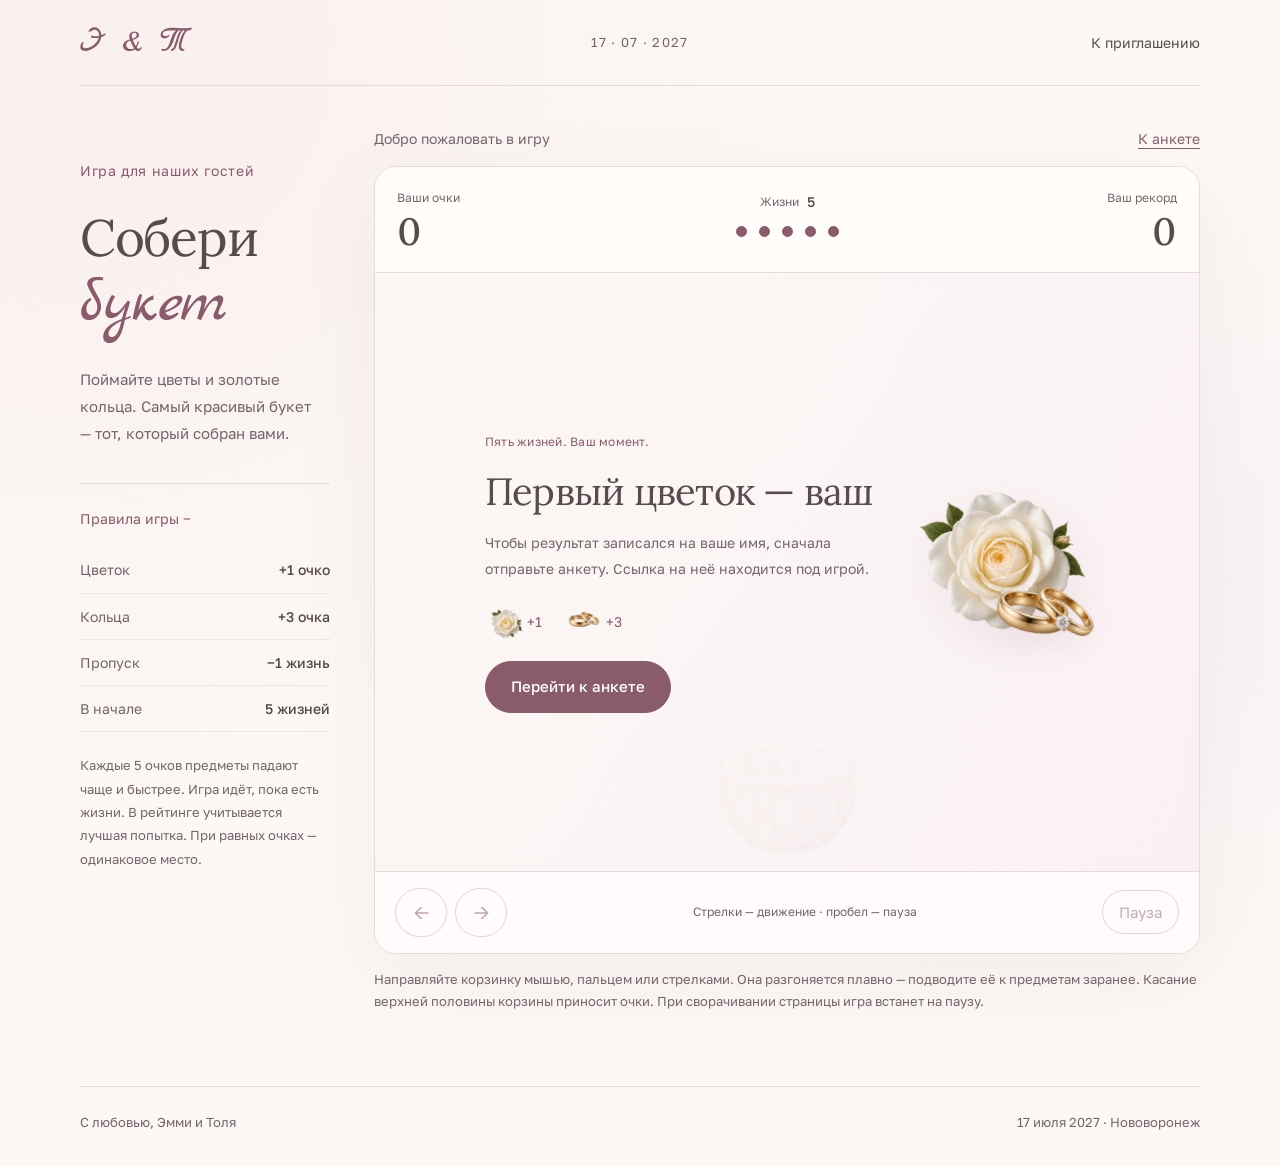
==== commit 00155346: "Add files via upload" ====
--- a/game.html
+++ b/game.html
@@ -38,7 +38,7 @@
           </div>
           <div class="controls"><div class="arrows" role="group" aria-label="Движение корзинки"><button id="leftBtn" class="btn secondary arrow" type="button" aria-label="Корзинка влево" disabled>←</button><button id="rightBtn" class="btn secondary arrow" type="button" aria-label="Корзинка вправо" disabled>→</button></div><span class="controls-hint">Стрелки — движение · пробел — пауза</span><button id="pauseBtn" class="btn secondary" type="button" disabled>Пауза</button></div>
         </div>
-        <p class="instructions" id="instructions">Водите пальцем или мышью по полю. Касание верхней половины корзины засчитывается сразу. Можно удерживать кнопки со стрелками. При сворачивании страницы игра встанет на паузу.</p>
+        <p class="instructions" id="instructions">Направляйте корзинку мышью, пальцем или стрелками. Она разгоняется плавно — подводите её к предметам заранее. Касание верхней половины корзины приносит очки. При сворачивании страницы игра встанет на паузу.</p>
         <div class="delivery" id="delivery"><p id="saveStatus" role="status" aria-live="polite"></p><button id="retrySave" type="button" class="btn secondary" hidden>Повторить отправку результата</button></div>
         <p class="sr-only" id="announcement" role="status" aria-live="polite"></p>
         <noscript><p>Для игры включите JavaScript. <a href="index_old.html">Вернуться к приглашению</a>.</p></noscript>
@@ -53,6 +53,7 @@
     const GAME_VERSION = 'bouquet-lives-v2';
     const ENDPOINT = 'https://script.google.com/macros/s/AKfycbziWVr6gYXlTcySN4xcoV_OCU8NHQEMioSktK39JGT90acP76PddcFF4nnu_pTtL3pk/exec';
     const WIDTH = 600, BASKET_WIDTH = 108, HALF_BASKET = BASKET_WIDTH / 2, BASKET_OFFSET_Y = 9;
+    const BASKET_SPEED = 1200, BASKET_ACCELERATION = 10000;
     let HEIGHT = 500, BASKET_Y = 439;
     let access = null;
     try {
@@ -77,10 +78,12 @@
     let catchGlow = 0;
     let state = 'ready';
     let score = 0, best = 0, lives = INITIAL_LIVES, elapsed = 0, missed = 0, basket = WIDTH / 2;
+    let basketTarget = basket, basketVelocity = 0;
     let runToken = null, pendingResult = null, saving = false, starting = false;
     let items = [], spawnClock = 0, previous = 0, frame = 0;
     let keys = new Set();
     let pointerDirection = 0;
+    let directionPointer = null;
     let activePointer = null;
     let flowersCaught = 0, ringsCaught = 0;
     let recordAvailable = true;
@@ -158,7 +161,8 @@
       $('overlay').hidden = false;
       $('mainBtn').focus({preventScroll:true});
     }
-    function clearInput() { keys.clear(); pointerDirection = 0; activePointer = null; }
+    function stopBasket() { basketTarget = basket; basketVelocity = 0; }
+    function clearInput() { keys.clear(); pointerDirection = 0; directionPointer = activePointer = null; stopBasket(); }
     async function start() {
       if (!access || !artReady || starting || saving || pendingResult) return;
       starting = true;
@@ -230,20 +234,37 @@
       items.push({x:32 + Math.random() * (WIDTH - 64), y:-24, speed:(HEIGHT / 500) * (110 + Math.random() * 38),
         sprite:ring ? 'rings' : flowers[Math.floor(Math.random()*flowers.length)], rotation:(Math.random()-.5)*.35, points:ring ? 3 : 1});
     }
+    function moveBasket(dt) {
+      const direction = pointerDirection || (Number(keys.has('ArrowRight')) - Number(keys.has('ArrowLeft')));
+      const distance = basketTarget - basket;
+      const desiredVelocity = direction ? direction * BASKET_SPEED :
+        Math.sign(distance) * Math.min(BASKET_SPEED, Math.sqrt(2 * BASKET_ACCELERATION * Math.abs(distance)));
+      const oldVelocity = basketVelocity;
+      basketVelocity += clamp(desiredVelocity - basketVelocity, -BASKET_ACCELERATION * dt, BASKET_ACCELERATION * dt);
+      const movement = (oldVelocity + basketVelocity) * .5 * dt;
+      if (!direction && Math.sign(movement) === Math.sign(distance) && Math.abs(movement) >= Math.abs(distance)) {
+        basket = basketTarget; basketVelocity = 0;
+      } else {
+        basket = clamp(basket + movement, HALF_BASKET, WIDTH - HALF_BASKET);
+        if ((basket === HALF_BASKET && basketVelocity < 0) || (basket === WIDTH - HALF_BASKET && basketVelocity > 0)) basketVelocity = 0;
+      }
+      // All controls move the real basket here, once per simulation step.
+      if (direction) basketTarget = basket;
+    }
     function step(dt) {
       if (state !== 'running') return;
       elapsed += dt;
       catchGlow = Math.max(0, catchGlow - dt);
       feedback = feedback.filter(item => { item.life -= dt; return item.life > 0; });
-      const direction = pointerDirection || (Number(keys.has('ArrowRight')) - Number(keys.has('ArrowLeft')));
-      basket = clamp(basket + direction * 370 * dt, HALF_BASKET, WIDTH - HALF_BASKET);
+      const previousBasket = basket;
+      moveBasket(dt);
       const difficulty = difficultyFor(score);
       spawnClock += dt;
       while (spawnClock >= difficulty.spawnInterval) { spawnClock -= difficulty.spawnInterval; spawn(); }
       for (let i = 0; i < items.length;) {
         const item = items[i], oldY = item.y;
         item.y += item.speed * difficulty.speedMultiplier * dt;
-        if (touchesUpperBasket(item, oldY)) {
+        if (touchesUpperBasket(item, oldY, previousBasket)) {
           score += item.points;
           if (!reduceMotion.matches) { feedback.push({x:item.x,y:BASKET_Y-25,points:item.points,life:.65}); catchGlow=.22; }
           if (item.points === 3) ringsCaught++; else flowersCaught++;
@@ -265,7 +286,7 @@
     };
     const ITEM_WIDTHS = { ivory:52, rose:52, rings:57 };
     const BASKET_HEIGHT = BASKET_WIDTH * SPRITES.basket[3] / SPRITES.basket[2];
-    function touchesUpperBasket(item, previousY) {
+    function touchesUpperBasket(item, previousY, previousBasket = basket) {
       const width = ITEM_WIDTHS[item.sprite];
       const source = SPRITES[item.sprite];
       const height = width * source[3] / source[2];
@@ -275,12 +296,23 @@
       const halfHeight = (height * cos + width * sin) / 2;
       const middle = BASKET_Y + BASKET_OFFSET_Y;
       const top = middle - BASKET_HEIGHT / 2;
-      // Проверяем края изображения и весь пройденный по вертикали участок кадра.
-      // Это учитывает касание сверху или сбоку, даже если предмет быстро падает.
-      return item.x + halfWidth >= basket - HALF_BASKET &&
-        item.x - halfWidth <= basket + HALF_BASKET &&
-        Math.max(previousY, item.y) + halfHeight >= top &&
-        Math.min(previousY, item.y) - halfHeight <= middle;
+      // A catch requires overlap at the same instant on both axes. Use the
+      // basket's actual path; the cursor target never participates in collisions.
+      let enter = 0, leave = 1;
+      for (const [origin, delta, min, max] of [
+        [item.x - previousBasket, previousBasket - basket, -HALF_BASKET - halfWidth, HALF_BASKET + halfWidth],
+        [previousY, item.y - previousY, top - halfHeight, middle + halfHeight]
+      ]) {
+        if (Math.abs(delta) < 1e-9) {
+          if (origin < min || origin > max) return false;
+        } else {
+          const first = (min - origin) / delta, last = (max - origin) / delta;
+          enter = Math.max(enter, Math.min(first, last));
+          leave = Math.min(leave, Math.max(first, last));
+          if (enter > leave) return false;
+        }
+      }
+      return true;
     }
     function paintSprite(kind, x, y, width, rotation = 0) {
       if (!artReady) return;
@@ -334,35 +366,47 @@
     }
     function moveTo(event) {
       const rect = canvas.getBoundingClientRect();
-      basket = clamp((event.clientX - rect.left) / rect.width * WIDTH, HALF_BASKET, WIDTH - HALF_BASKET);
+      basketTarget = clamp((event.clientX - rect.left) / Math.max(1, rect.width) * WIDTH, HALF_BASKET, WIDTH - HALF_BASKET);
     }
     canvas.addEventListener('pointerdown', event => {
-      if (state !== 'running') return;
+      if (state !== 'running' || event.button !== 0 || activePointer !== null) return;
       activePointer = event.pointerId; canvas.setPointerCapture(event.pointerId); moveTo(event);
     });
     canvas.addEventListener('pointermove', event => {
-      if (state === 'running' && (event.pointerType === 'mouse' || event.pointerId === activePointer)) moveTo(event);
+      if (state === 'running' && (event.pointerId === activePointer || (event.pointerType === 'mouse' && activePointer === null))) moveTo(event);
     });
     const endPointer = event => { if (event.pointerId === activePointer) activePointer = null; };
-    canvas.addEventListener('pointerup', endPointer); canvas.addEventListener('pointercancel', endPointer);
+    canvas.addEventListener('pointerup', endPointer);
+    const cancelPointer = event => {
+      if (event.pointerId === activePointer) { endPointer(event); stopBasket(); }
+    };
+    canvas.addEventListener('pointercancel', cancelPointer); canvas.addEventListener('lostpointercapture', cancelPointer);
     for (const [id, direction] of [['leftBtn', -1], ['rightBtn', 1]]) {
       const button = $(id);
       button.addEventListener('pointerdown', event => {
-        if (state !== 'running') return;
-        event.preventDefault(); pointerDirection = direction; button.setPointerCapture(event.pointerId);
+        if (state !== 'running' || event.button !== 0 || directionPointer !== null) return;
+        event.preventDefault(); pointerDirection = direction; directionPointer = event.pointerId; button.setPointerCapture(event.pointerId);
       });
-      const release = () => { pointerDirection = 0; };
+      const release = event => {
+        if (event.pointerId !== directionPointer) return;
+        pointerDirection = 0; directionPointer = null;
+        if (!keys.size) stopBasket();
+      };
       button.addEventListener('pointerup', release); button.addEventListener('pointercancel', release); button.addEventListener('lostpointercapture', release);
       button.addEventListener('click', event => {
-        if (event.detail === 0 && state === 'running') { basket = clamp(basket + direction * 45, HALF_BASKET, WIDTH - HALF_BASKET); draw(); }
+        if (event.detail === 0 && state === 'running') basketTarget = clamp(basketTarget + direction * 45, HALF_BASKET, WIDTH - HALF_BASKET);
       });
     }
     canvas.addEventListener('keydown', event => {
       if (event.key === 'ArrowLeft' || event.key === 'ArrowRight') { event.preventDefault(); if (state === 'running') keys.add(event.key); }
       if (event.code === 'Space' && !event.repeat) { event.preventDefault(); pause(); }
     });
-    window.addEventListener('keyup', event => keys.delete(event.key));
-    canvas.addEventListener('blur', () => keys.clear());
+    window.addEventListener('keyup', event => {
+      if (keys.delete(event.key) && !keys.size && !pointerDirection) stopBasket();
+    });
+    canvas.addEventListener('blur', () => {
+      if (keys.size) { keys.clear(); if (!pointerDirection) stopBasket(); }
+    });
     window.addEventListener('blur', pause);
     document.addEventListener('visibilitychange', () => { if (document.hidden) pause(); });
     window.addEventListener('pagehide', pause);
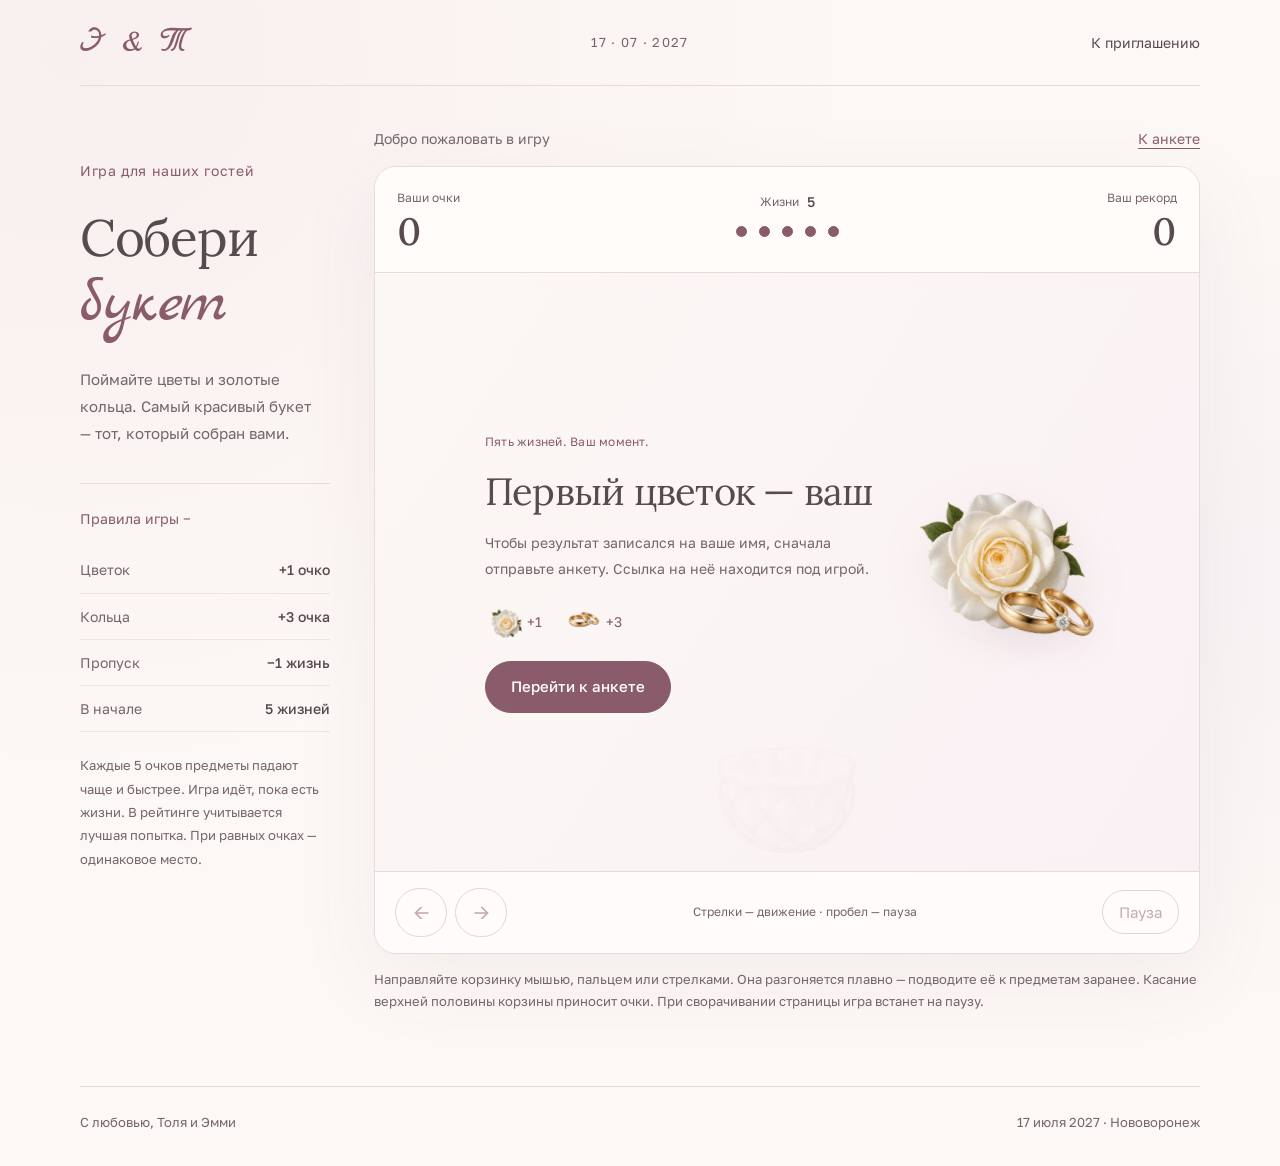
==== commit 8b7ae3d1: "Update game.html" ====
--- a/game.html
+++ b/game.html
@@ -4,14 +4,14 @@
   <meta charset="utf-8">
   <meta name="viewport" content="width=device-width, initial-scale=1, viewport-fit=cover">
   <meta name="theme-color" content="#FCF8F5">
-  <meta name="description" content="Соберите свадебный букет для Эмми и Толи. Пять жизней, цветы и золотые кольца.">
-  <title>Собери букет — Эмми и Толя</title>
+  <meta name="description" content="Соберите свадебный букет для Толи и Эмми. Пять жизней, цветы и золотые кольца.">
+  <title>Собери букет — Толя и Эмми</title>
   <link rel="stylesheet" href="assets/site.css">
   <link rel="stylesheet" href="assets/game.css">
 </head>
 <body class="game-page">
   <div class="shell">
-    <nav class="site-header" aria-label="Навигация"><a class="site-brand" href="index_old.html" aria-label="Эмми и Толя — приглашение">Э &amp; Т</a><span class="site-date">17 · 07 · 2027</span><div class="header-links"><a href="index_old.html">К приглашению</a></div></nav>
+    <nav class="site-header" aria-label="Навигация"><a class="site-brand" href="index_old.html" aria-label="Толя и Эмми — приглашение">Э &amp; Т</a><span class="site-date">17 · 07 · 2027</span><div class="header-links"><a href="index_old.html">К приглашению</a></div></nav>
     <main class="game-layout">
       <aside class="intro">
         <div class="heading"><div><div class="eyebrow">Игра для наших гостей</div><h1>Собери<br> <em>букет</em></h1></div></div>
@@ -44,7 +44,7 @@
         <noscript><p>Для игры включите JavaScript. <a href="index_old.html">Вернуться к приглашению</a>.</p></noscript>
       </section>
     </main>
-    <footer class="site-footer"><span>С любовью, Эмми и Толя</span><span>17 июля 2027 · Нововоронеж</span></footer>
+    <footer class="site-footer"><span>С любовью, Толя и Эмми</span><span>17 июля 2027 · Нововоронеж</span></footer>
   </div>
 <script>
   (() => {
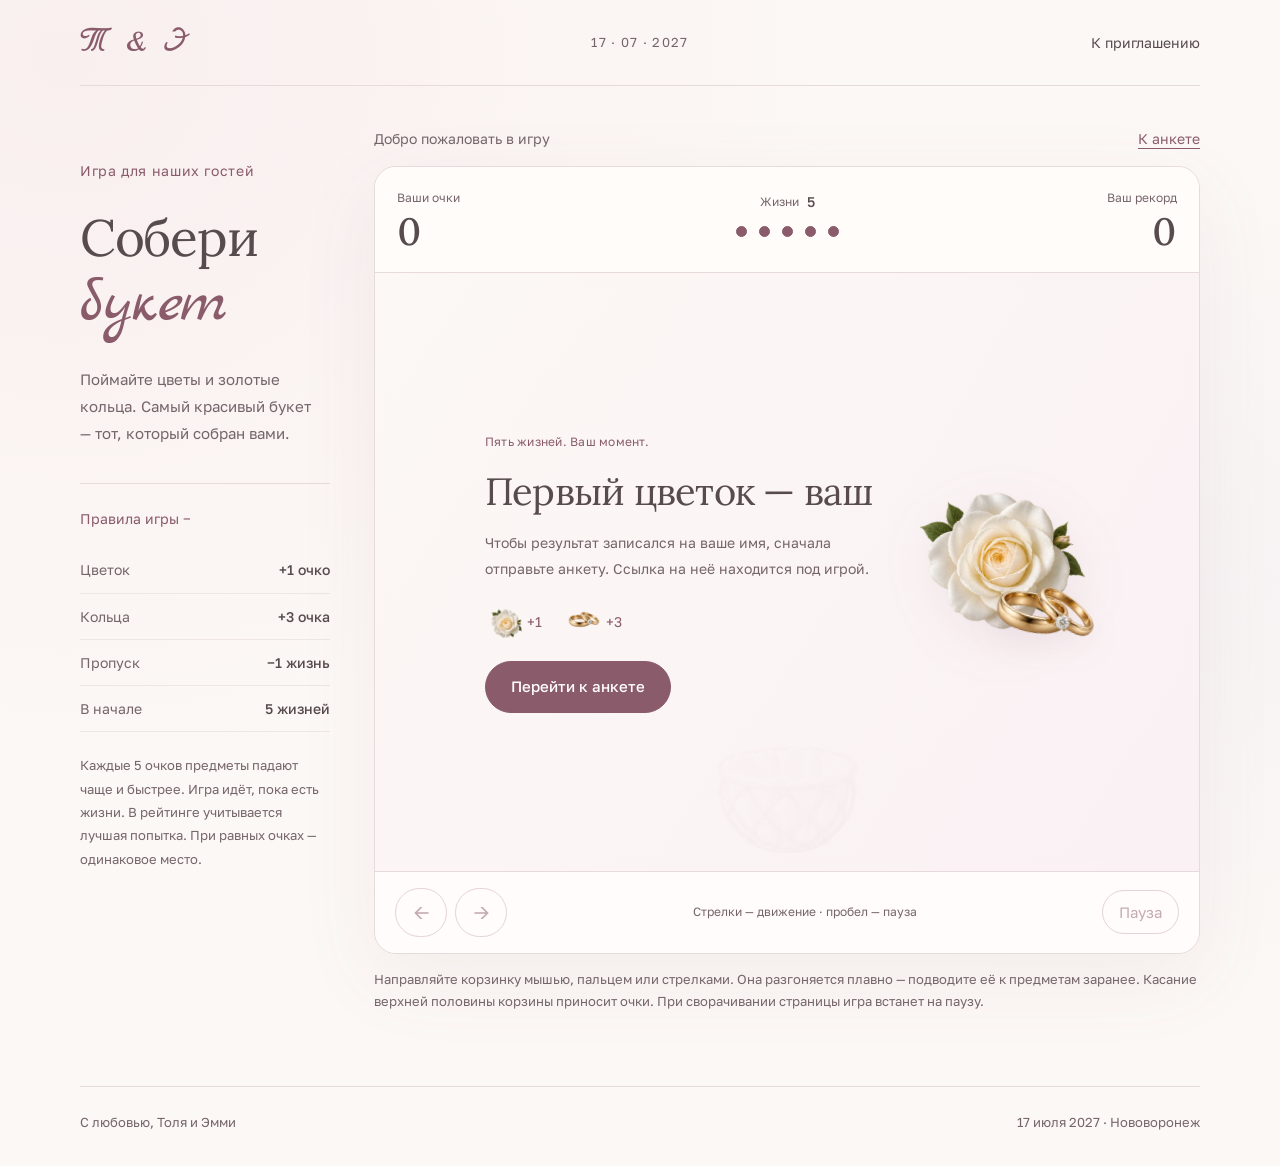
==== commit 7b0d6908: "Update game.html" ====
--- a/game.html
+++ b/game.html
@@ -11,7 +11,7 @@
 </head>
 <body class="game-page">
   <div class="shell">
-    <nav class="site-header" aria-label="Навигация"><a class="site-brand" href="index_old.html" aria-label="Толя и Эмми — приглашение">Э &amp; Т</a><span class="site-date">17 · 07 · 2027</span><div class="header-links"><a href="index_old.html">К приглашению</a></div></nav>
+    <nav class="site-header" aria-label="Навигация"><a class="site-brand" href="index_old.html" aria-label="Толя и Эмми — приглашение">Т &amp; Э</a><span class="site-date">17 · 07 · 2027</span><div class="header-links"><a href="index_old.html">К приглашению</a></div></nav>
     <main class="game-layout">
       <aside class="intro">
         <div class="heading"><div><div class="eyebrow">Игра для наших гостей</div><h1>Собери<br> <em>букет</em></h1></div></div>
